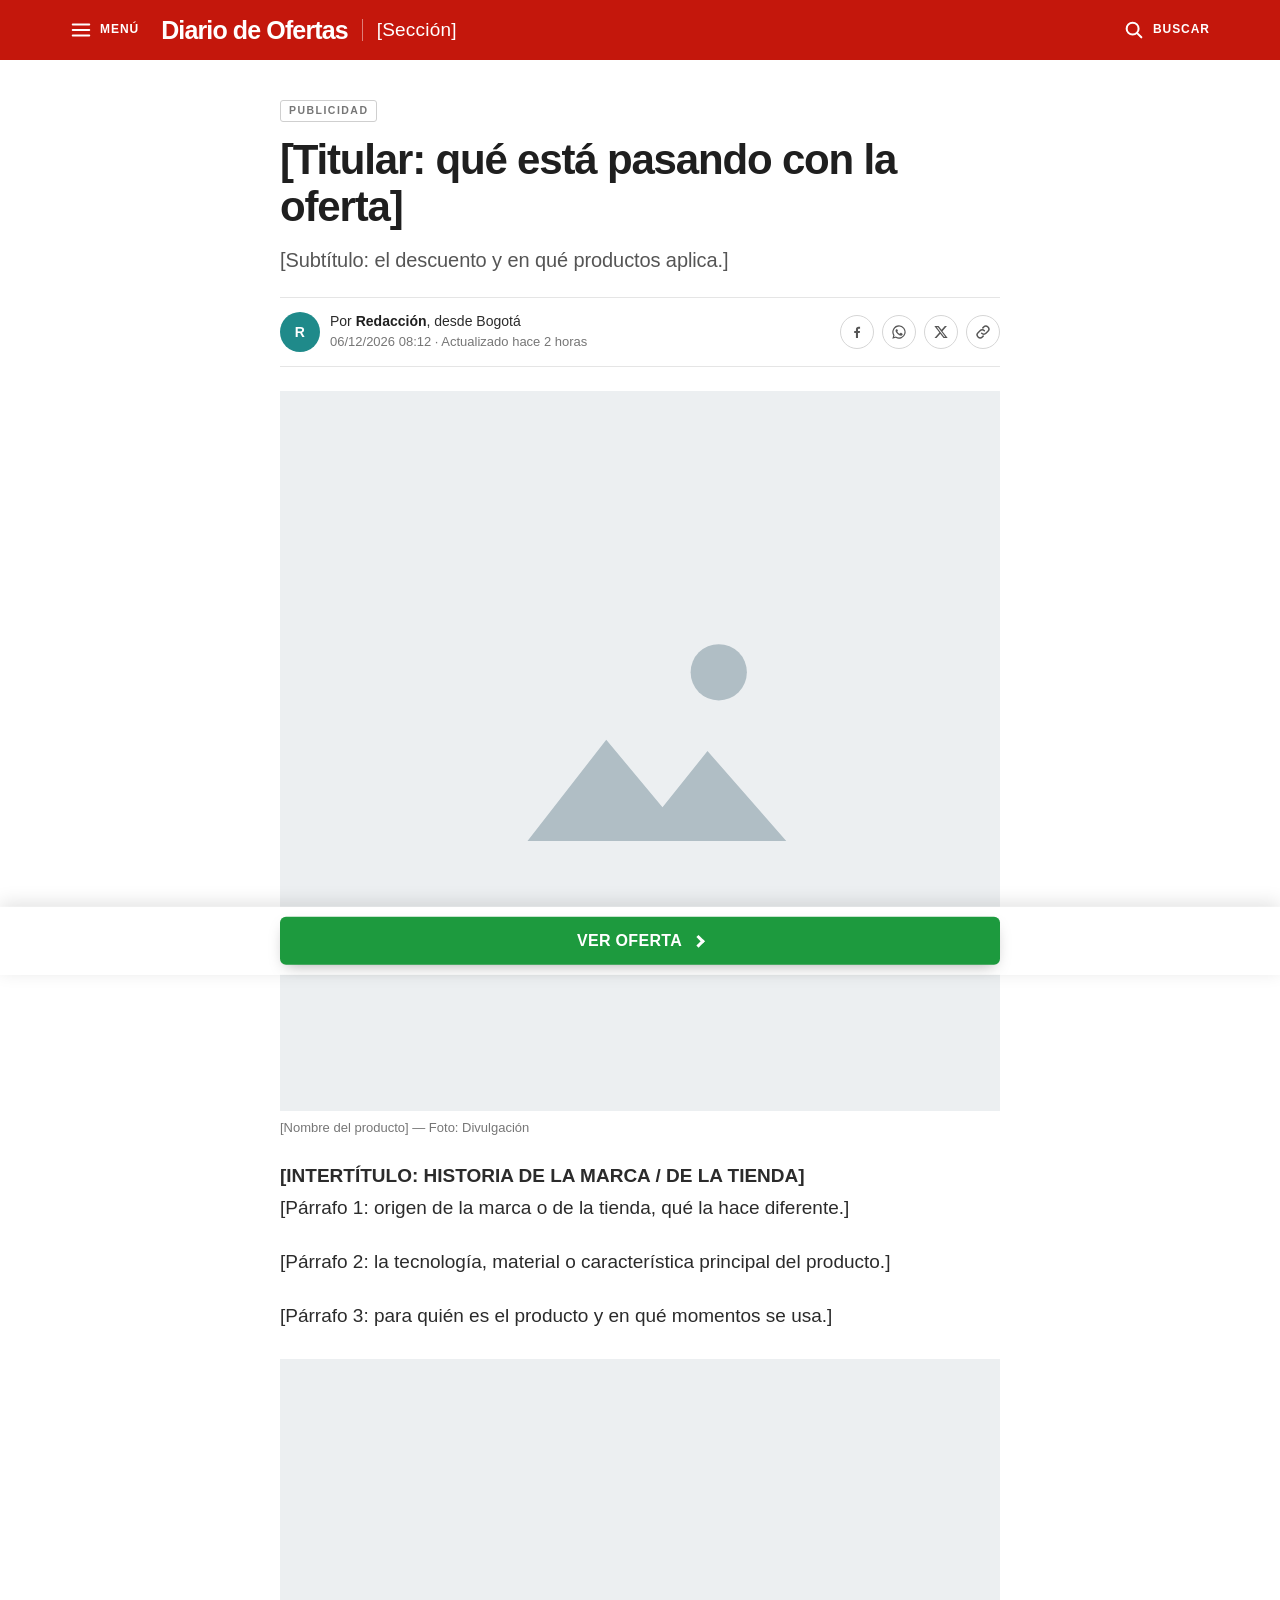
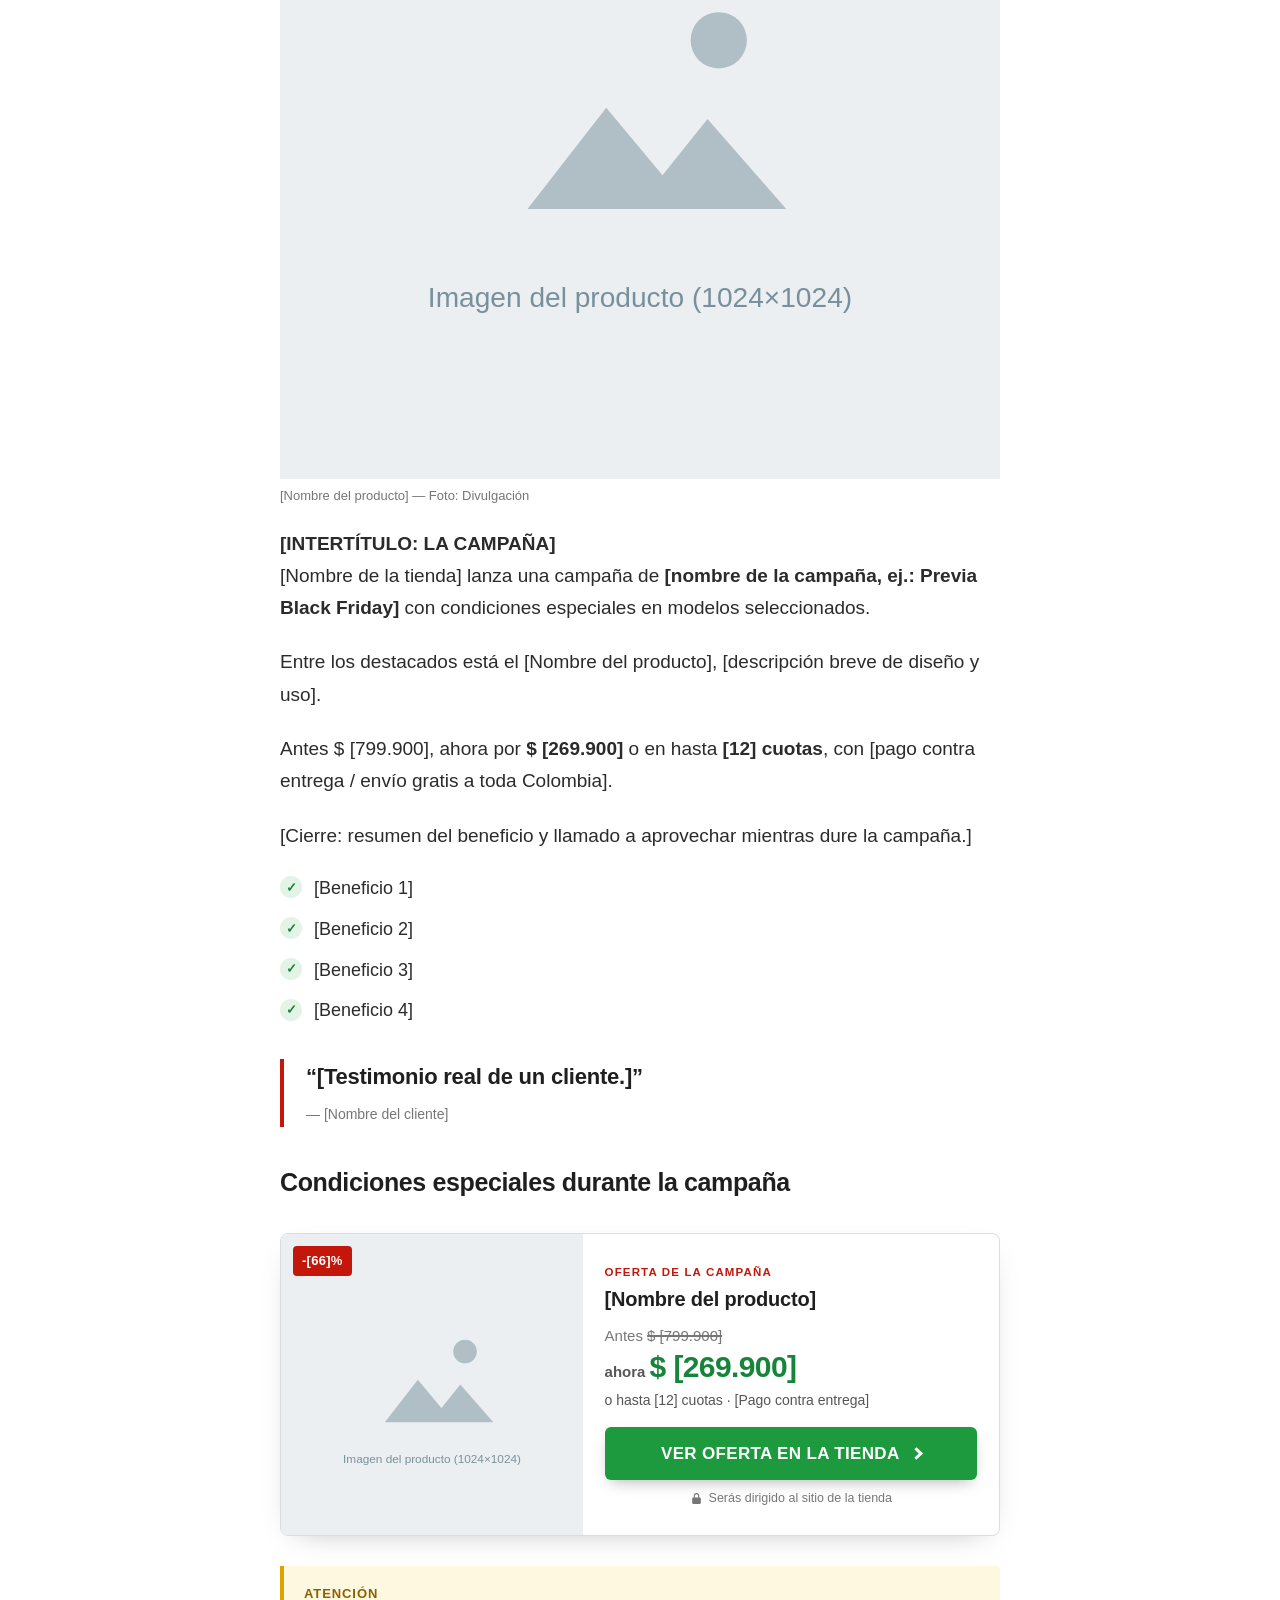
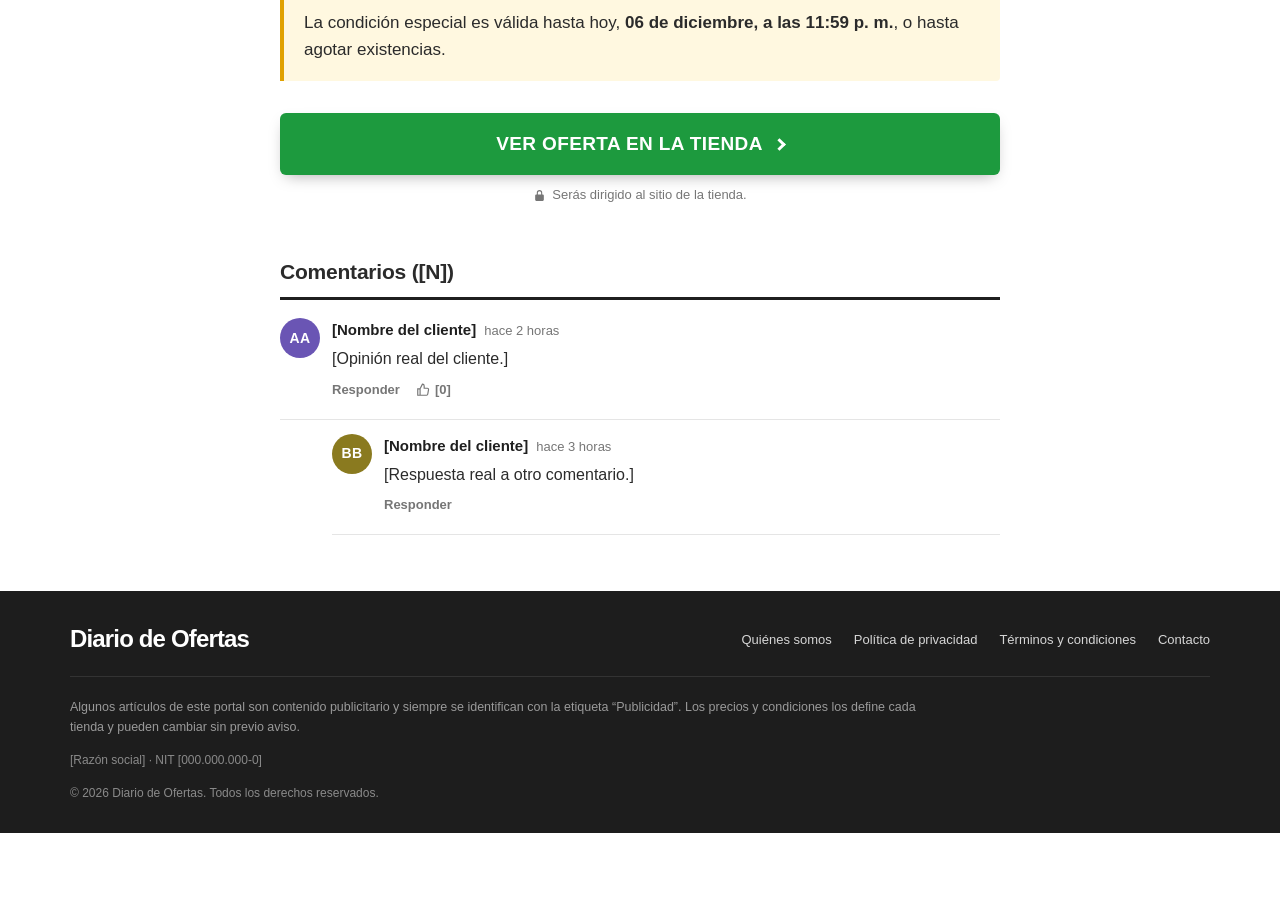
==== index.html @ d600a8d3 "Plantilla de publirreportaje para Colombia Adapta la estructura del advertorial (header, artículo, o" ====
<!DOCTYPE html><html lang="es-CO"><head>
<meta charset="utf-8">
<meta name="viewport" content="width=device-width, initial-scale=1">
<!--
  PLANTILLA DE PUBLIRREPORTAJE — COLOMBIA
  Reemplaza todo lo que esté entre [CORCHETES]. Búsqueda rápida: "[".
  - URL de la tienda: busca "https://TU-TIENDA.com/products/PRODUCTO" y reemplázala en todos los enlaces.
  - Dominio del portal: busca "TU-DOMINIO.co".
  - Imágenes: guarda las tuyas en /images y cambia "images/placeholder.svg".
  - Seguimiento: completa window.ADV_TRACK más abajo (GA4, Google Ads, Taboola).
-->
<title>[Nombre del producto]</title>
<meta name="description" content="[Resumen corto de la oferta en una o dos frases.]">
<meta name="robots" content="noindex, nofollow">
<meta property="og:type" content="article">
<meta property="og:title" content="[Nombre del producto]">
<meta property="og:description" content="[Resumen corto de la oferta en una o dos frases.]">
<meta property="og:image" content="images/placeholder.svg">
<meta property="og:url" content="https://TU-DOMINIO.co/[slug-del-articulo]">
<meta property="og:locale" content="es_CO">
<meta name="twitter:card" content="summary_large_image">
<link rel="stylesheet" href="css/advertorial.css">
<style>:root{--adv-primary:#c4170c;--adv-primary-dark:#9e1209;--adv-cta:#1d9a3e;--adv-cta-text:#ffffff;--adv-bg:#ffffff;--adv-text:#2b2b2b;--adv-muted:#555555;--adv-link:#c4170c;--adv-width:720px;--adv-btn-radius:6px;}</style>

<!-- Seguimiento: deja "" en lo que no uses. "on": "click" | "load" | "none" -->
<script>window.ADV_TRACK={"ga":"","gaEvent":"clic_oferta","ads":"","tb":"","tbEvent":"lead","tbView":true,"on":"click","read":true,"page":"[slug-del-articulo]"};</script>
<!-- Google Analytics 4: descomenta y reemplaza G-XXXXXXXXXX
<script async src="https://www.googletagmanager.com/gtag/js?id=G-XXXXXXXXXX"></script>
<script>window.dataLayer=window.dataLayer||[];function gtag(){dataLayer.push(arguments);}gtag('js',new Date());gtag('config',"G-XXXXXXXXXX");</script>
-->
<!-- Taboola: descomenta y reemplaza 0000000 por el ID de tu cuenta
<script>window._tfa=window._tfa||[];window._tfa.push({notify:'event',name:'page_view',id:0000000});!function(t,f,a,x){if(!document.getElementById(x)){t.async=1;t.src=a;t.id=x;f.parentNode.insertBefore(t,f);}}(document.createElement('script'),document.getElementsByTagName('script')[0],'//cdn.taboola.com/libtrc/unip/0000000/tfa.js','tb_tfa_script');</script>
-->

</head>
<body data-pass-params="1">


<header class="adv-header">
  <div class="adv-header-in">
    <button class="adv-menu-btn" type="button" data-drawer-open="" aria-label="Abrir menú">
      <svg viewBox="0 0 24 24" aria-hidden="true"><path d="M3 6h18M3 12h18M3 18h18"></path></svg><span class="adv-menu-txt">MENÚ</span>
    </button>
    <a class="adv-brand" href="/">Diario de Ofertas</a>
    <span class="adv-editoria">[Sección]</span>
    <span class="adv-header-sp"></span>
    <button class="adv-search-btn" type="button" data-search-open="" aria-label="Buscar">
      <svg viewBox="0 0 24 24" aria-hidden="true"><circle cx="10.5" cy="10.5" r="6.5"></circle><path d="m20 20-4.6-4.6"></path></svg><span class="adv-search-txt">BUSCAR</span>
    </button>
  </div>
  <form class="adv-search" action="/" method="get" role="search" data-search="" hidden="">
    <div class="adv-search-in">
      <input type="search" name="q" placeholder="Buscar en Diario de Ofertas" aria-label="Buscar" autocomplete="off">
      <button type="submit">Buscar</button>
    </div>
  </form>
</header>
<div class="adv-drawer" data-drawer="">
  <div class="adv-drawer-bg" data-drawer-close=""></div>
  <div class="adv-drawer-panel" role="dialog" aria-label="Menú">
    <div class="adv-drawer-head"><a class="adv-brand" href="/">Diario de Ofertas</a><button class="adv-drawer-close" type="button" data-drawer-close="" aria-label="Cerrar menú">×</button></div>
    <nav>
      <a href="/">Inicio</a>
      <a href="/seccion/deporte-y-salud">Deporte y Salud</a>
      <a href="/seccion/hogar-y-cocina">Hogar y Cocina</a>
      <a href="/seccion/tecnologia">Tecnología</a>
      <a href="/seccion/moda-y-belleza">Moda y Belleza</a>
    </nav>
    <nav class="adv-drawer-legal">
      <a href="/quienes-somos">Quiénes somos</a>
      <a href="/politica-de-privacidad">Política de privacidad</a>
      <a href="/terminos-y-condiciones">Términos y condiciones</a>
      <a href="/contacto">Contacto</a>
    </nav>
  </div>
</div>

<main class="adv-main">
  <article class="adv-article" data-article="">
    <p class="adv-adlabel">Publicidad</p>
    <h1 class="adv-headline">[Titular: qué está pasando con la oferta]</h1>
    <p class="adv-sub">[Subtítulo: el descuento y en qué productos aplica.]</p>
    <div class="adv-meta">
      <div class="adv-author">
        <span class="adv-avatar adv-avatar--initial" style="background:#1f8a8a" aria-hidden="true">R</span>
        <div>
          <p class="adv-author-by">Por <strong>Redacción</strong>, desde Bogotá</p>
          <p class="adv-author-date"><span class="adv-date" data-date="data">13/10/2026</span> 08:12 · Actualizado hace 2 horas</p>
        </div>
      </div>
      <div class="adv-share" aria-label="Compartir">
        <a href="https://www.facebook.com/sharer/sharer.php?u=https%3A%2F%2FTU-DOMINIO.co%2F" data-share="facebook" aria-label="Compartir en Facebook" title="Compartir en Facebook" target="_blank" rel="noopener"><svg viewBox="0 0 24 24" aria-hidden="true"><path d="M13.5 21v-7.6h2.6l.4-3h-3V8.5c0-.9.3-1.5 1.5-1.5h1.6V4.3a21 21 0 0 0-2.3-.1c-2.3 0-3.9 1.4-3.9 4V10.4H7.8v3h2.6V21h3.1z"></path></svg></a>
        <a href="https://api.whatsapp.com/send?text=https%3A%2F%2FTU-DOMINIO.co%2F" data-share="whatsapp" aria-label="Compartir en WhatsApp" title="Compartir en WhatsApp" target="_blank" rel="noopener"><svg viewBox="0 0 24 24" aria-hidden="true"><path d="M12 2a10 10 0 0 0-8.6 15.1L2 22l5-1.3A10 10 0 1 0 12 2zm0 18.2a8.2 8.2 0 0 1-4.2-1.2l-.3-.2-3 .8.8-2.9-.2-.3A8.2 8.2 0 1 1 12 20.2zm4.5-6.1c-.2-.1-1.5-.7-1.7-.8-.2-.1-.4-.1-.6.1l-.8 1c-.1.2-.3.2-.5.1a6.7 6.7 0 0 1-3.3-2.9c-.2-.4.2-.4.7-1.3.1-.2 0-.3 0-.4l-.8-1.8c-.2-.5-.4-.4-.6-.4h-.5a1 1 0 0 0-.7.3 3 3 0 0 0-.9 2.2 5.2 5.2 0 0 0 1.1 2.7 11.8 11.8 0 0 0 4.5 4c1.7.7 2.3.8 3.2.6.5-.1 1.5-.6 1.7-1.2.2-.6.2-1.1.2-1.2-.1-.1-.2-.2-.5-.3z"></path></svg></a>
        <a href="https://twitter.com/intent/tweet?url=https%3A%2F%2FTU-DOMINIO.co%2F" data-share="x" aria-label="Compartir en X" title="Compartir en X" target="_blank" rel="noopener"><svg viewBox="0 0 24 24" aria-hidden="true"><path d="M17.8 3h3.1l-6.8 7.7L22 21h-6.2l-4.9-6.4L5.3 21H2.2l7.3-8.3L2 3h6.4l4.4 5.8L17.8 3zm-1.1 16.2h1.7L7.4 4.7H5.6l11.1 14.5z"></path></svg></a>
        <a href="https://TU-DOMINIO.co/" data-share="copy" aria-label="Copiar enlace" title="Copiar enlace" target="_blank" rel="noopener"><svg viewBox="0 0 24 24" aria-hidden="true"><path style="fill:none;stroke:currentColor;stroke-width:2.2;stroke-linecap:round" d="M10 14a4.5 4.5 0 0 0 6.4 0l3-3a4.5 4.5 0 0 0-6.4-6.4l-1.2 1.2M14 10a4.5 4.5 0 0 0-6.4 0l-3 3a4.5 4.5 0 0 0 6.4 6.4l1.2-1.2"></path></svg></a>
      </div>
    </div>
    <figure class="adv-figure adv-hero">
      <a href="https://TU-TIENDA.com/products/PRODUCTO" data-cta=""><img src="images/placeholder.svg" alt="[Nombre del producto]" width="1024" height="1024" fetchpriority="high" decoding="async"></a>
      <figcaption>[Nombre del producto] — Foto: Divulgación</figcaption>
    </figure>

    <div class="adv-body">
      <p class="adv-p"><strong>[INTERTÍTULO: HISTORIA DE LA MARCA / DE LA TIENDA]</strong><br>
[Párrafo 1: origen de la marca o de la tienda, qué la hace diferente.]</p>
      <p class="adv-p">[Párrafo 2: la tecnología, material o característica principal del producto.]</p>
      <p class="adv-p">[Párrafo 3: para quién es el producto y en qué momentos se usa.]</p>
      <figure class="adv-figure"><a href="https://TU-TIENDA.com/products/PRODUCTO" data-cta=""><img src="images/placeholder.svg" alt="[Nombre del producto] — Foto: Divulgación" width="1024" height="1024" loading="lazy" decoding="async"></a><figcaption>[Nombre del producto] — Foto: Divulgación</figcaption></figure>
      <p class="adv-p"><strong>[INTERTÍTULO: LA CAMPAÑA]</strong><br>
[Nombre de la tienda] lanza una campaña de <strong>[nombre de la campaña, ej.: Previa Black Friday]</strong> con condiciones especiales en modelos seleccionados.</p>
      <p class="adv-p">Entre los destacados está el [Nombre del producto], [descripción breve de diseño y uso].</p>
      <p class="adv-p">Antes $ [799.900], ahora por <strong>$ [269.900]</strong> o en hasta <strong>[12] cuotas</strong>, con [pago contra entrega / envío gratis a toda Colombia].</p>
      <p class="adv-p">[Cierre: resumen del beneficio y llamado a aprovechar mientras dure la campaña.]</p>
      <ul class="adv-list adv-list--check"><li>[Beneficio 1]</li><li>[Beneficio 2]</li><li>[Beneficio 3]</li><li>[Beneficio 4]</li></ul>
      <!-- Usa solo testimonios reales de clientes, con su autorización. -->
      <blockquote class="adv-quote"><p class="adv-quote-text">“[Testimonio real de un cliente.]”</p><cite>— [Nombre del cliente]</cite></blockquote>
      <h2 class="adv-h2">Condiciones especiales durante la campaña</h2>
      <div class="adv-offer"><div class="adv-offer-media"><a href="https://TU-TIENDA.com/products/PRODUCTO" data-cta=""><img src="images/placeholder.svg" alt="[Nombre del producto]" loading="lazy" decoding="async"></a><span class="adv-offer-badge">-[66]%</span></div><div class="adv-offer-info"><p class="adv-offer-kicker">Oferta de la campaña</p><p class="adv-offer-name">[Nombre del producto]</p><p class="adv-offer-old">Antes <s>$ [799.900]</s></p><p class="adv-offer-price"><small>ahora </small>$ [269.900]</p><p class="adv-offer-extra">o hasta [12] cuotas · [Pago contra entrega]</p><a class="adv-btn is-pulse" href="https://TU-TIENDA.com/products/PRODUCTO" data-cta="">VER OFERTA EN LA TIENDA</a><p class="adv-cta-note"><svg viewBox="0 0 24 24" aria-hidden="true"><path d="M12 2a5 5 0 0 0-5 5v3H6a2 2 0 0 0-2 2v8a2 2 0 0 0 2 2h12a2 2 0 0 0 2-2v-8a2 2 0 0 0-2-2h-1V7a5 5 0 0 0-5-5zm-3 8V7a3 3 0 1 1 6 0v3H9z"></path></svg><span>Serás dirigido al sitio de la tienda</span></p></div></div>
      <div class="adv-box adv-box--alerta"><p class="adv-box-title">Atención</p><p class="adv-box-text">La condición especial es válida hasta hoy, <strong><span class="adv-date" data-date="hoje">13 de octubre</span>, a las 11:59 p.&nbsp;m.</strong>, o hasta agotar existencias.</p></div>
      <div class="adv-cta"><a class="adv-btn is-pulse" href="https://TU-TIENDA.com/products/PRODUCTO" data-cta="">VER OFERTA EN LA TIENDA</a><p class="adv-cta-note"><svg viewBox="0 0 24 24" aria-hidden="true"><path d="M12 2a5 5 0 0 0-5 5v3H6a2 2 0 0 0-2 2v8a2 2 0 0 0 2 2h12a2 2 0 0 0 2-2v-8a2 2 0 0 0-2-2h-1V7a5 5 0 0 0-5-5zm-3 8V7a3 3 0 1 1 6 0v3H9z"></path></svg><span>Serás dirigido al sitio de la tienda.</span></p></div>
    </div>
  </article>

  <!-- Comentarios: publica solo opiniones reales de clientes. Copia o borra bloques .adv-comment según necesites. -->
  <section class="adv-comments adv-comments--simples" id="comentarios">
    <div class="adv-comments-head">
      <h3 class="adv-comments-title">Comentarios ([N])</h3>
    </div>
    <div class="adv-comment">
      <span class="adv-avatar adv-avatar--initial" style="background:#6a55b4" aria-hidden="true">AA</span>
      <div class="adv-comment-main">
        <p class="adv-comment-top"><span class="adv-comment-name">[Nombre del cliente]</span><span class="adv-comment-time">hace 2 horas</span></p>
        <p class="adv-comment-text">[Opinión real del cliente.]</p>
        <p class="adv-comment-actions"><span>Responder</span><span><svg viewBox="0 0 24 24" aria-hidden="true"><path d="M7 10v11H3V10h4zm0 0 4-8a3 3 0 0 1 3 3v4h5.5a2 2 0 0 1 2 2.3l-1.4 8A2 2 0 0 1 18 21H7"></path></svg>[0]</span></p>
      </div>
    </div>
    <div class="adv-comment is-reply">
      <span class="adv-avatar adv-avatar--initial" style="background:#8a7a1f" aria-hidden="true">BB</span>
      <div class="adv-comment-main">
        <p class="adv-comment-top"><span class="adv-comment-name">[Nombre del cliente]</span><span class="adv-comment-time">hace 3 horas</span></p>
        <p class="adv-comment-text">[Respuesta real a otro comentario.]</p>
        <p class="adv-comment-actions"><span>Responder</span></p>
      </div>
    </div>
  </section>

</main>

<footer class="adv-footer">
  <div class="adv-footer-in">
    <div class="adv-footer-top">
      <a class="adv-footer-home" href="/"><span class="adv-brand">Diario de Ofertas</span></a>
      <nav class="adv-footer-links">
        <a href="/quienes-somos">Quiénes somos</a>
        <a href="/politica-de-privacidad">Política de privacidad</a>
        <a href="/terminos-y-condiciones">Términos y condiciones</a>
        <a href="/contacto">Contacto</a>
      </nav>
    </div>
    <div class="adv-footer-disclaimer">Algunos artículos de este portal son contenido publicitario y siempre se identifican con la etiqueta “Publicidad”. Los precios y condiciones los define cada tienda y pueden cambiar sin previo aviso.</div>
    <div class="adv-footer-company">[Razón social] · NIT [000.000.000-0]</div>
    <p class="adv-footer-copy">© <span class="adv-date" data-date="ano">2026</span> Diario de Ofertas. Todos los derechos reservados.</p>
  </div>
</footer>

<div class="adv-sticky" data-sticky="">
  <a class="adv-btn is-pulse" href="https://TU-TIENDA.com/products/PRODUCTO" data-cta="">VER OFERTA</a></div>

<script src="js/advertorial.js" defer=""></script>

</body></html>
---- css/advertorial.css ----
/* Portal de notícias + advertoriais. Cores: aba Aparência (matéria) e Configurações → Portal (página inicial). */
:root {
  --adv-primary: #c4170c;
  --adv-primary-dark: #9e1209;
  --adv-cta: #1d9a3e;
  --adv-cta-text: #ffffff;
  --adv-bg: #ffffff;
  --adv-text: #2b2b2b;
  --adv-muted: #555555;
  --adv-faint: #767676;
  --adv-link: #c4170c;
  --adv-width: 720px;
  --adv-btn-radius: 6px;
  --adv-font: -apple-system, BlinkMacSystemFont, "Segoe UI", Roboto, "Helvetica Neue", "Noto Sans", Arial, sans-serif, "Apple Color Emoji", "Segoe UI Emoji";
  --adv-title-font: var(--adv-font);
  --adv-line: #e5e5e5;
  --adv-soft: #f5f5f5;
  --adv-site: 1180px;
}

*, *::before, *::after { box-sizing: border-box; }
html { -webkit-text-size-adjust: 100%; text-size-adjust: 100%; }
body {
  margin: 0;
  background: var(--adv-bg);
  color: var(--adv-text);
  font-family: var(--adv-font);
  line-height: 1.6;
  -webkit-font-smoothing: antialiased;
  overflow-wrap: break-word;
}
img, video, iframe { max-width: 100%; }
img, video { display: block; height: auto; }
a { color: var(--adv-link); }
strong, b { font-weight: 700; }
mark { background: #fff1a8; color: inherit; padding: 0 .12em; }
button { font: inherit; }
.adv-sr { position: absolute; width: 1px; height: 1px; overflow: hidden; clip: rect(0 0 0 0); white-space: nowrap; }

/* Topo ----------------------------------------------------------------- */
.adv-draft-bar { background: #1f2937; color: #fff; text-align: center; font-size: 13px; padding: 8px 16px; }
.adv-header { background: var(--adv-primary); color: #fff; position: relative; z-index: 30; }
.adv-header-in {
  max-width: var(--adv-site); margin: 0 auto; height: 60px; padding: 0 12px;
  display: flex; align-items: center; gap: 14px;
}
.adv-menu-btn, .adv-search-btn {
  flex: 0 0 auto; display: inline-flex; align-items: center; gap: 8px;
  height: 40px; padding: 0 8px; border: 0; border-radius: 4px; background: none; color: #fff; cursor: pointer;
  font-size: 12px; font-weight: 700; letter-spacing: .08em; text-decoration: none;
}
.adv-menu-btn:hover, .adv-search-btn:hover { background: rgba(255, 255, 255, .12); }
.adv-menu-btn svg, .adv-search-btn svg { width: 22px; height: 22px; fill: none; stroke: currentColor; stroke-width: 2.2; stroke-linecap: round; }
.adv-brand {
  display: inline-flex; align-items: center; min-width: 0;
  color: #fff; text-decoration: none; font-weight: 800; font-size: 25px; line-height: 1; letter-spacing: -.035em; white-space: nowrap;
}
.adv-brand img { height: 32px; width: auto; }
.adv-editoria {
  min-width: 0; padding-left: 14px; border-left: 1px solid rgba(255, 255, 255, .45);
  font-size: 19px; line-height: 1.2; font-weight: 400; letter-spacing: .01em; white-space: nowrap; overflow: hidden; text-overflow: ellipsis;
}
.adv-header-sp { flex: 1; }

.adv-nav { background: #fff; border-bottom: 1px solid var(--adv-line); }
.adv-nav-in {
  max-width: var(--adv-site); margin: 0 auto; padding: 0 12px;
  display: flex; gap: 4px; overflow-x: auto; scrollbar-width: none;
}
.adv-nav-in::-webkit-scrollbar { display: none; }
.adv-nav a {
  flex: 0 0 auto; padding: 12px 10px 10px; border-bottom: 3px solid transparent;
  color: #444; text-decoration: none; font-size: 13.5px; font-weight: 600; white-space: nowrap;
}
.adv-nav a:hover { color: var(--adv-primary); }
.adv-nav a.is-active { color: var(--adv-primary); border-bottom-color: var(--adv-primary); }

/* Menu lateral */
.adv-drawer { position: fixed; inset: 0; z-index: 60; visibility: hidden; }
.adv-drawer.is-open { visibility: visible; }
.adv-drawer-bg { position: absolute; inset: 0; background: rgba(0, 0, 0, .45); opacity: 0; transition: opacity .2s; }
.adv-drawer.is-open .adv-drawer-bg { opacity: 1; }
.adv-drawer-panel {
  position: absolute; top: 0; bottom: 0; left: 0; width: min(320px, 86vw); background: #fff;
  transform: translateX(-100%); transition: transform .22s ease; overflow-y: auto; display: flex; flex-direction: column;
}
.adv-drawer.is-open .adv-drawer-panel { transform: none; }
.adv-drawer-head { display: flex; align-items: center; justify-content: space-between; height: 60px; padding: 0 8px 0 18px; background: var(--adv-primary); color: #fff; }
.adv-drawer-head .adv-brand { font-size: 22px; }
.adv-drawer-close { width: 40px; height: 40px; border: 0; background: none; color: #fff; font-size: 26px; cursor: pointer; }
.adv-drawer nav { padding: 8px 0; }
.adv-drawer nav a { display: block; padding: 13px 20px; color: var(--adv-text); text-decoration: none; font-weight: 600; font-size: 15px; border-bottom: 1px solid var(--adv-soft); }
.adv-drawer nav a:hover { color: var(--adv-primary); background: #fafafa; }

/* Matéria -------------------------------------------------------------- */
.adv-main { max-width: calc(var(--adv-width) + 40px); margin: 0 auto; padding: 36px 20px 56px; }
.adv-adlabel {
  display: inline-block; margin: 0 0 14px; padding: 3px 8px;
  border: 1px solid #cfcfcf; border-radius: 3px;
  font-size: 10.5px; line-height: 1.3; font-weight: 700; letter-spacing: .14em; text-transform: uppercase; color: var(--adv-faint);
}
.adv-headline {
  margin: 0; font-family: var(--adv-title-font);
  font-size: 42px; line-height: 1.12; font-weight: 800; letter-spacing: -.028em; color: #1f1f1f;
}
.adv-sub { margin: 16px 0 0; font-size: 20px; line-height: 1.45; color: var(--adv-muted); letter-spacing: -.005em; }

.adv-meta {
  display: flex; align-items: center; justify-content: space-between; gap: 14px; flex-wrap: wrap;
  margin: 22px 0 0; padding: 14px 0; border-top: 1px solid var(--adv-line); border-bottom: 1px solid var(--adv-line);
}
.adv-author { display: flex; align-items: center; gap: 10px; min-width: 0; }
.adv-author-pic { width: 40px; height: 40px; border-radius: 50%; object-fit: cover; flex: 0 0 auto; }
.adv-author-by { margin: 0; font-size: 14px; line-height: 1.35; color: var(--adv-text); }
.adv-author-by strong { color: #1f1f1f; }
.adv-author-date { margin: 2px 0 0; font-size: 13px; line-height: 1.35; color: var(--adv-faint); }
.adv-share { display: flex; gap: 8px; }
.adv-share a {
  display: inline-grid; place-items: center; width: 34px; height: 34px; border-radius: 50%;
  border: 1px solid #d6d6d6; color: #555; transition: background .15s, color .15s, border-color .15s;
}
.adv-share a:hover { background: var(--adv-primary); border-color: var(--adv-primary); color: #fff; }
.adv-share svg { width: 16px; height: 16px; fill: currentColor; }

.adv-figure { margin: 26px 0 0; }
.adv-hero { margin-top: 24px; }
.adv-figure img, .adv-figure video { width: 100%; }
.adv-figure a { display: block; }
.adv-figure figcaption { margin-top: 8px; font-size: 13px; line-height: 1.45; color: var(--adv-faint); }
.adv-embed { position: relative; aspect-ratio: 16 / 9; background: #000; }
.adv-embed iframe { position: absolute; inset: 0; width: 100%; height: 100%; border: 0; }

.adv-body { margin-top: 6px; }
.adv-p { margin: 22px 0 0; font-size: 19px; line-height: 1.7; }
.adv-p a, .adv-list a, .adv-box a { font-weight: 600; text-underline-offset: 3px; }
.adv-h2 {
  margin: 40px 0 0; font-family: var(--adv-title-font);
  font-size: 25px; line-height: 1.25; font-weight: 800; letter-spacing: -.015em; color: #1f1f1f;
}

.adv-list { margin: 22px 0 0; padding: 0; list-style: none; font-size: 18px; line-height: 1.6; }
.adv-list li { position: relative; padding-left: 34px; margin-top: 12px; }
.adv-list li::before { position: absolute; left: 0; top: .18em; display: grid; place-items: center; width: 22px; height: 22px; border-radius: 50%; font-size: 13px; font-weight: 800; line-height: 1; }
.adv-list--check li::before { content: "✓"; background: #e3f4e7; color: #16843a; }
.adv-list--x li::before { content: "✕"; background: #fde8e7; color: #c62828; font-size: 11px; }
.adv-list--bullet li { padding-left: 22px; }
.adv-list--bullet li::before { content: ""; top: .62em; left: 4px; width: 8px; height: 8px; background: var(--adv-primary); }
.adv-list--number { counter-reset: adv; }
.adv-list--number li { counter-increment: adv; }
.adv-list--number li::before { content: counter(adv); background: var(--adv-primary); color: #fff; font-size: 12px; }

.adv-box { margin: 30px 0 0; padding: 18px 20px; border-left: 4px solid; border-radius: 0 4px 4px 0; font-size: 17px; line-height: 1.6; }
.adv-box-title { margin: 0 0 4px; font-weight: 800; text-transform: uppercase; font-size: 13px; letter-spacing: .07em; }
.adv-box-text { margin: 0; }
.adv-box-text + .adv-box-text { margin-top: 10px; }
.adv-box--alerta { background: #fff8e0; border-color: #e0a100; }
.adv-box--alerta .adv-box-title { color: #8a6100; }
.adv-box--urgente { background: #fdeeed; border-color: #c62828; }
.adv-box--urgente .adv-box-title { color: #b71c1c; }
.adv-box--info { background: var(--adv-soft); border-color: #8d8d8d; }
.adv-box--sucesso { background: #e9f6ec; border-color: #16843a; }
.adv-box--sucesso .adv-box-title { color: #12682e; }

.adv-quote { margin: 34px 0 0; padding: 2px 0 2px 22px; border-left: 4px solid var(--adv-primary); }
.adv-quote-text { margin: 0; font-family: var(--adv-title-font); font-size: 22px; line-height: 1.45; font-weight: 700; letter-spacing: -.01em; color: #1f1f1f; }
.adv-quote-text + .adv-quote-text { margin-top: 10px; }
.adv-quote cite { display: block; margin-top: 10px; font-style: normal; font-size: 14px; color: var(--adv-faint); }

/* Leia também */
.adv-related { margin: 32px 0 0; padding: 14px 0 4px; border-top: 3px solid var(--adv-primary); }
.adv-related-title { margin: 0 0 4px; font-size: 13px; font-weight: 800; letter-spacing: .07em; text-transform: uppercase; color: var(--adv-primary); }
.adv-related ul { margin: 0; padding: 0; list-style: none; }
.adv-related li { position: relative; padding: 10px 0 10px 18px; border-bottom: 1px solid var(--adv-line); }
.adv-related li:last-child { border-bottom: 0; }
.adv-related li::before { content: ""; position: absolute; left: 0; top: 1.05em; border: 5px solid transparent; border-left: 7px solid var(--adv-primary); }
.adv-related a { color: #1f1f1f; text-decoration: none; font-size: 17px; line-height: 1.4; font-weight: 700; }
.adv-related a:hover { color: var(--adv-primary); text-decoration: underline; }

.adv-html { margin-top: 22px; }

/* Botão de compra ------------------------------------------------------ */
.adv-cta { margin-top: 32px; text-align: center; }
.adv-cta-lead { margin: 0 0 4px; font-size: 18px; line-height: 1.55; font-weight: 600; text-align: left; }
.adv-btn {
  display: flex; align-items: center; justify-content: center; gap: 10px;
  width: 100%; margin-top: 16px; padding: 19px 18px;
  border-radius: var(--adv-btn-radius); background: var(--adv-cta); color: var(--adv-cta-text);
  text-align: center; text-decoration: none; text-transform: uppercase;
  font-size: 19px; line-height: 1.25; font-weight: 800; letter-spacing: .02em;
  box-shadow: 0 6px 16px -6px rgba(0, 0, 0, .35);
  transition: filter .15s, transform .15s;
}
.adv-btn::after { content: ""; flex: 0 0 auto; width: 9px; height: 9px; border-top: 3px solid currentColor; border-right: 3px solid currentColor; transform: rotate(45deg); margin-left: 2px; }
.adv-btn:hover { filter: brightness(1.06); }
.adv-btn:active { transform: scale(.99); }
.adv-btn.is-pulse { animation: advPulse 2s ease-out infinite; }
@keyframes advPulse {
  0% { box-shadow: 0 0 0 0 rgba(29, 154, 62, .5); box-shadow: 0 0 0 0 color-mix(in srgb, var(--adv-cta) 50%, transparent); }
  70% { box-shadow: 0 0 0 14px rgba(29, 154, 62, 0); box-shadow: 0 0 0 14px color-mix(in srgb, var(--adv-cta) 0%, transparent); }
  100% { box-shadow: 0 0 0 0 rgba(29, 154, 62, 0); }
}
@media (prefers-reduced-motion: reduce) { .adv-btn.is-pulse { animation: none; } }
.adv-cta-note { display: flex; align-items: center; justify-content: center; gap: 6px; margin: 10px 0 0; font-size: 13px; color: var(--adv-faint); }
.adv-cta-note svg { width: 13px; height: 13px; fill: currentColor; flex: 0 0 auto; }

/* Cartão de oferta */
.adv-offer {
  position: relative; display: grid; grid-template-columns: 42% 1fr; gap: 0;
  margin: 34px 0 0; border: 1px solid #dcdcdc; border-radius: 8px; overflow: hidden; background: #fff;
  box-shadow: 0 10px 30px -18px rgba(0, 0, 0, .35);
}
.adv-offer-media { position: relative; background: var(--adv-soft); }
.adv-offer-media img { width: 100%; height: 100%; object-fit: cover; }
.adv-offer-badge {
  position: absolute; top: 12px; left: 12px; padding: 5px 9px; border-radius: 4px;
  background: var(--adv-primary); color: #fff; font-size: 13px; font-weight: 800; letter-spacing: .02em;
}
.adv-offer-info { padding: 22px 22px 20px; display: flex; flex-direction: column; justify-content: center; }
.adv-offer-kicker { margin: 0; font-size: 11.5px; font-weight: 800; letter-spacing: .1em; text-transform: uppercase; color: var(--adv-primary); }
.adv-offer-name { margin: 6px 0 0; font-size: 20px; line-height: 1.25; font-weight: 800; letter-spacing: -.01em; color: #1f1f1f; }
.adv-offer-old { margin: 12px 0 0; font-size: 15px; color: var(--adv-faint); }
.adv-offer-old s { text-decoration-thickness: 1.5px; }
.adv-offer-price { margin: 2px 0 0; font-size: 30px; line-height: 1.15; font-weight: 800; letter-spacing: -.02em; color: #16843a; }
.adv-offer-price small { font-size: 15px; font-weight: 600; color: var(--adv-muted); letter-spacing: 0; }
.adv-offer-extra { margin: 4px 0 0; font-size: 14px; color: var(--adv-muted); }
.adv-offer .adv-btn { margin-top: 16px; padding: 16px 14px; font-size: 17px; }
.adv-offer .adv-cta-note { margin-top: 8px; font-size: 12.5px; }

/* Comentários ---------------------------------------------------------- */
.adv-comments { margin-top: 52px; }
.adv-comments-head { display: flex; align-items: baseline; justify-content: space-between; gap: 12px; padding-bottom: 12px; border-bottom: 3px solid #1f1f1f; }
.adv-comments-title { margin: 0; font-size: 21px; line-height: 1.3; font-weight: 800; letter-spacing: -.01em; }
.adv-comments-sort { font-size: 13px; color: var(--adv-faint); white-space: nowrap; }
.adv-comment { display: flex; gap: 12px; padding: 18px 0; border-bottom: 1px solid var(--adv-line); }
.adv-comment.is-reply { margin-left: 52px; padding-top: 14px; }
.adv-comment-main { flex: 1; min-width: 0; }
.adv-comment-top { margin: 0; display: flex; flex-wrap: wrap; align-items: baseline; gap: 2px 8px; }
.adv-comment-name { font-size: 15px; font-weight: 700; color: #1f1f1f; }
.adv-comment-time { font-size: 13px; color: var(--adv-faint); }
.adv-comment-text { margin: 4px 0 0; font-size: 16px; line-height: 1.6; }
.adv-comment-actions { display: flex; gap: 16px; margin: 8px 0 0; font-size: 13px; font-weight: 600; color: var(--adv-faint); }
.adv-comment-actions span { display: inline-flex; align-items: center; gap: 5px; }
.adv-comment-actions svg { width: 14px; height: 14px; fill: none; stroke: currentColor; stroke-width: 2; }
.adv-avatar { flex: 0 0 auto; width: 40px; height: 40px; border-radius: 50%; object-fit: cover; }
.adv-avatar--initial { display: inline-grid; place-items: center; color: #fff; font-weight: 700; font-size: 14px; letter-spacing: .02em; }
.adv-comments-more { display: block; width: 100%; margin-top: 18px; padding: 12px; border: 1px solid #cfcfcf; border-radius: 4px; background: #fff; color: #333; font-weight: 700; font-size: 14px; cursor: pointer; }

/* Comentários estilo Facebook */
.adv-comments--facebook .adv-comment { border-bottom: 0; padding: 8px 0; }
.adv-comments--facebook .adv-comment-bubble { display: inline-block; max-width: 100%; background: #f0f2f5; border-radius: 18px; padding: 8px 14px; }
.adv-comments--facebook .adv-comment-text { margin-top: 1px; font-size: 15px; line-height: 1.45; color: #050505; }
.adv-comments--facebook .adv-comment-actions { margin: 4px 0 0 14px; font-size: 12px; color: #65676b; }

/* Veja também (outras matérias) ---------------------------------------- */
.adv-more { margin-top: 52px; }
.adv-sec-title { margin: 0 0 16px; padding-bottom: 10px; border-bottom: 3px solid var(--adv-primary); font-size: 19px; font-weight: 800; letter-spacing: -.01em; color: #1f1f1f; }
.adv-more-grid { display: grid; grid-template-columns: repeat(3, minmax(0, 1fr)); gap: 20px; }

/* Cartões de notícia (portal e "veja também") -------------------------- */
.adv-card { display: block; color: inherit; text-decoration: none; }
.adv-card-img { position: relative; aspect-ratio: 16 / 10; overflow: hidden; background: var(--adv-soft); }
.adv-card-img img { width: 100%; height: 100%; object-fit: cover; transition: transform .35s ease; }
.adv-card:hover .adv-card-img img { transform: scale(1.03); }
.adv-kicker { display: block; margin: 10px 0 0; font-size: 11.5px; font-weight: 800; letter-spacing: .08em; text-transform: uppercase; color: var(--adv-primary); }
.adv-kicker .adv-tag-ad { color: var(--adv-faint); font-weight: 700; }
.adv-card-title { margin: 4px 0 0; font-size: 17px; line-height: 1.3; font-weight: 800; letter-spacing: -.012em; color: #1f1f1f; }
.adv-card:hover .adv-card-title { color: var(--adv-primary); }
.adv-card-sum { margin: 6px 0 0; font-size: 14.5px; line-height: 1.5; color: var(--adv-muted); }
.adv-card-meta { margin: 8px 0 0; font-size: 12.5px; color: var(--adv-faint); }

/* Página inicial (portal) ----------------------------------------------- */
.pt-main { max-width: var(--adv-site); margin: 0 auto; padding: 28px 20px 56px; }
.pt-top { display: grid; grid-template-columns: minmax(0, 1.65fr) minmax(0, 1fr); gap: 28px; }
.pt-lead .adv-card-img { aspect-ratio: 16 / 9; }
.pt-lead .adv-card-title { font-size: 34px; line-height: 1.12; letter-spacing: -.028em; margin-top: 6px; }
.pt-lead .adv-card-sum { font-size: 17px; }
.pt-top-side { display: grid; gap: 22px; align-content: start; }
.pt-top-side .adv-card-title { font-size: 19px; }
.pt-cols { display: grid; grid-template-columns: minmax(0, 1fr) 320px; gap: 40px; margin-top: 44px; }
.pt-feed .adv-card { display: grid; grid-template-columns: minmax(0, 1fr) 240px; gap: 22px; padding: 22px 0; border-bottom: 1px solid var(--adv-line); }
.pt-feed .adv-card:first-of-type { padding-top: 4px; }
.pt-feed .adv-card-text { order: -1; }
.pt-feed .adv-kicker { margin-top: 0; }
.pt-feed .adv-card-title { font-size: 22px; line-height: 1.22; }
.pt-side { align-self: start; position: sticky; top: 16px; }
.pt-rank { margin: 0; padding: 0; list-style: none; counter-reset: rank; }
.pt-rank li { counter-increment: rank; display: grid; grid-template-columns: 40px 1fr; gap: 6px; padding: 14px 0; border-bottom: 1px solid var(--adv-line); }
.pt-rank li::before { content: counter(rank); font-size: 34px; line-height: 1; font-weight: 800; color: var(--adv-primary); letter-spacing: -.04em; }
.pt-rank a { color: #1f1f1f; text-decoration: none; font-size: 15.5px; line-height: 1.35; font-weight: 700; }
.pt-rank a:hover { color: var(--adv-primary); }
.pt-load { display: block; margin: 26px auto 0; padding: 12px 28px; border: 1px solid var(--adv-primary); border-radius: 4px; background: #fff; color: var(--adv-primary); font-weight: 800; font-size: 13px; letter-spacing: .06em; text-transform: uppercase; cursor: pointer; }

/* Páginas institucionais */
.adv-inst .adv-headline { font-size: 34px; }
.adv-inst .adv-p { font-size: 17px; }

/* Rodapé ---------------------------------------------------------------- */
.adv-footer { background: #1d1d1d; color: #a9a9a9; font-size: 13px; line-height: 1.6; }
.adv-footer-in { max-width: var(--adv-site); margin: 0 auto; padding: 36px 20px 30px; }
.adv-footer-top { display: flex; align-items: center; justify-content: space-between; gap: 18px 28px; flex-wrap: wrap; padding-bottom: 22px; border-bottom: 1px solid #333; }
.adv-footer .adv-brand { font-size: 24px; }
.adv-footer-logo { height: 32px; width: auto; }
.adv-footer-links { display: flex; flex-wrap: wrap; gap: 8px 22px; }
.adv-footer a { color: #d6d6d6; text-decoration: none; }
.adv-footer a:hover { color: #fff; text-decoration: underline; }
.adv-footer-disclaimer { margin: 20px 0 0; font-size: 12.5px; color: #9a9a9a; max-width: 860px; }
.adv-footer-company { margin: 14px 0 0; font-size: 12px; color: #8a8a8a; }
.adv-footer-copy { margin: 14px 0 0; font-size: 12px; color: #8a8a8a; }

/* Botão fixo no rodapé da tela ----------------------------------------- */
.adv-sticky {
  position: fixed; left: 0; right: 0; bottom: 0; z-index: 50;
  padding: 10px 12px calc(10px + env(safe-area-inset-bottom));
  background: rgba(255, 255, 255, .97); box-shadow: 0 -4px 18px rgba(0, 0, 0, .12);
  transform: translateY(110%); transition: transform .25s ease;
}
.adv-sticky.is-visible { transform: none; }
.adv-sticky .adv-btn { max-width: var(--adv-width); margin: 0 auto; padding: 14px; font-size: 16px; }

/* Faixa secundária e busca ---------------------------------------------- */
.adv-topbar { background: var(--adv-primary-dark); color: #fff; text-align: center; padding: 9px 16px; font-size: 14.5px; font-weight: 600; line-height: 1.35; }
.adv-topbar a { color: inherit; }
.adv-search { background: var(--adv-primary-dark); }
.adv-search-in { max-width: var(--adv-site); margin: 0 auto; padding: 10px 12px; display: flex; gap: 8px; }
.adv-search input { flex: 1; min-width: 0; height: 42px; padding: 0 14px; border: 0; border-radius: 4px; font: inherit; font-size: 16px; color: #222; }
.adv-search button { height: 42px; padding: 0 18px; border: 0; border-radius: 4px; background: #fff; color: var(--adv-primary); font-weight: 800; font-size: 13px; letter-spacing: .06em; text-transform: uppercase; cursor: pointer; }
.adv-drawer-legal { margin-top: auto; border-top: 1px solid var(--adv-line); }
.adv-drawer .adv-drawer-legal a { font-size: 13px; font-weight: 500; color: var(--adv-faint); padding: 10px 20px; border: 0; }
.adv-drawer-head .adv-brand img { max-height: 30px; width: auto; }
.adv-offer--noimg { grid-template-columns: minmax(0, 1fr); }
.adv-offer-media a { display: block; height: 100%; }
.adv-footer-home { text-decoration: none !important; }
.adv-footer-company a { color: #bdbdbd; }
.pt-title { margin: 0 0 22px; padding-bottom: 12px; border-bottom: 3px solid var(--adv-primary); font-size: 30px; line-height: 1.15; font-weight: 800; letter-spacing: -.02em; color: #1f1f1f; }
.pt-empty { padding: 60px 16px; text-align: center; color: var(--adv-muted); }
.pt-empty p { margin: 4px 0; }
.pt-top--solo, .pt-cols--solo { grid-template-columns: minmax(0, 1fr); max-width: 860px; }
a.pt-load { display: table; text-decoration: none; }

/* Tablet ------------------------------------------------------------------ */
@media (max-width: 980px) {
  .pt-top, .pt-cols { grid-template-columns: minmax(0, 1fr); }
  .pt-top-side { grid-template-columns: 1fr 1fr; }
  .pt-side { position: static; }
}

/* Celular ----------------------------------------------------------------- */
@media (max-width: 640px) {
  .adv-header-in { height: 54px; padding: 0 6px; gap: 6px; }
  .adv-menu-txt, .adv-search-txt { display: none; }
  .adv-brand { font-size: 22px; }
  .adv-editoria { display: none; }
  .adv-nav-in { padding: 0 6px; }
  .adv-nav a { padding: 11px 9px 9px; font-size: 13px; }
  .adv-main { padding: 22px 16px 44px; }
  .adv-headline { font-size: 29px; line-height: 1.14; letter-spacing: -.024em; }
  .adv-sub { font-size: 17.5px; line-height: 1.45; margin-top: 12px; }
  .adv-meta { margin-top: 18px; padding: 12px 0; }
  .adv-share a { width: 32px; height: 32px; }
  .adv-figure { margin-left: -16px; margin-right: -16px; }
  .adv-figure figcaption { padding: 0 16px; }
  .adv-p { font-size: 18px; line-height: 1.66; margin-top: 20px; }
  .adv-list { font-size: 17px; }
  .adv-h2 { font-size: 22px; margin-top: 34px; }
  .adv-quote-text { font-size: 19px; }
  .adv-related a { font-size: 16px; }
  .adv-btn { font-size: 17px; padding: 18px 12px; }
  .adv-offer { grid-template-columns: minmax(0, 1fr); }
  .adv-offer-media img { aspect-ratio: 4 / 3; height: auto; }
  .adv-offer-info { padding: 18px 16px; }
  .adv-offer-price { font-size: 27px; }
  .adv-comment.is-reply { margin-left: 28px; }
  .adv-more-grid { grid-template-columns: minmax(0, 1fr); gap: 0; }
  .adv-more .adv-card { display: grid; grid-template-columns: 112px minmax(0, 1fr); gap: 14px; padding: 14px 0; border-bottom: 1px solid var(--adv-line); }
  .adv-more .adv-card-img { aspect-ratio: 1; }
  .adv-more .adv-kicker { margin-top: 0; }
  .adv-more .adv-card-title { font-size: 15.5px; }
  .pt-main { padding: 18px 16px 44px; }
  .pt-title { font-size: 24px; margin-bottom: 8px; }
  .adv-topbar { font-size: 13.5px; }
  .pt-lead .adv-card-img { margin: 0 -16px; }
  .pt-lead .adv-card-title { font-size: 26px; }
  .pt-lead .adv-card-sum { font-size: 16px; }
  .pt-top { gap: 8px; }
  .pt-top-side { grid-template-columns: minmax(0, 1fr); gap: 0; }
  .pt-top-side .adv-card, .pt-feed .adv-card { display: grid; grid-template-columns: minmax(0, 1fr) 112px; gap: 14px; padding: 16px 0; border-bottom: 1px solid var(--adv-line); }
  .pt-top-side .adv-card-img, .pt-feed .adv-card-img { aspect-ratio: 1; }
  .pt-top-side .adv-card-text { order: -1; }
  .pt-top-side .adv-kicker, .pt-feed .adv-kicker { margin-top: 0; }
  .pt-top-side .adv-card-title, .pt-feed .adv-card-title { font-size: 16.5px; }
  .pt-top-side .adv-card-sum, .pt-feed .adv-card-sum { display: none; }
  .pt-cols { margin-top: 28px; gap: 32px; }
  .pt-feed .adv-card:first-of-type { padding-top: 16px; }
  .adv-footer-in { padding: 28px 16px 26px; }
  .adv-footer-top { flex-direction: column; align-items: flex-start; }
}
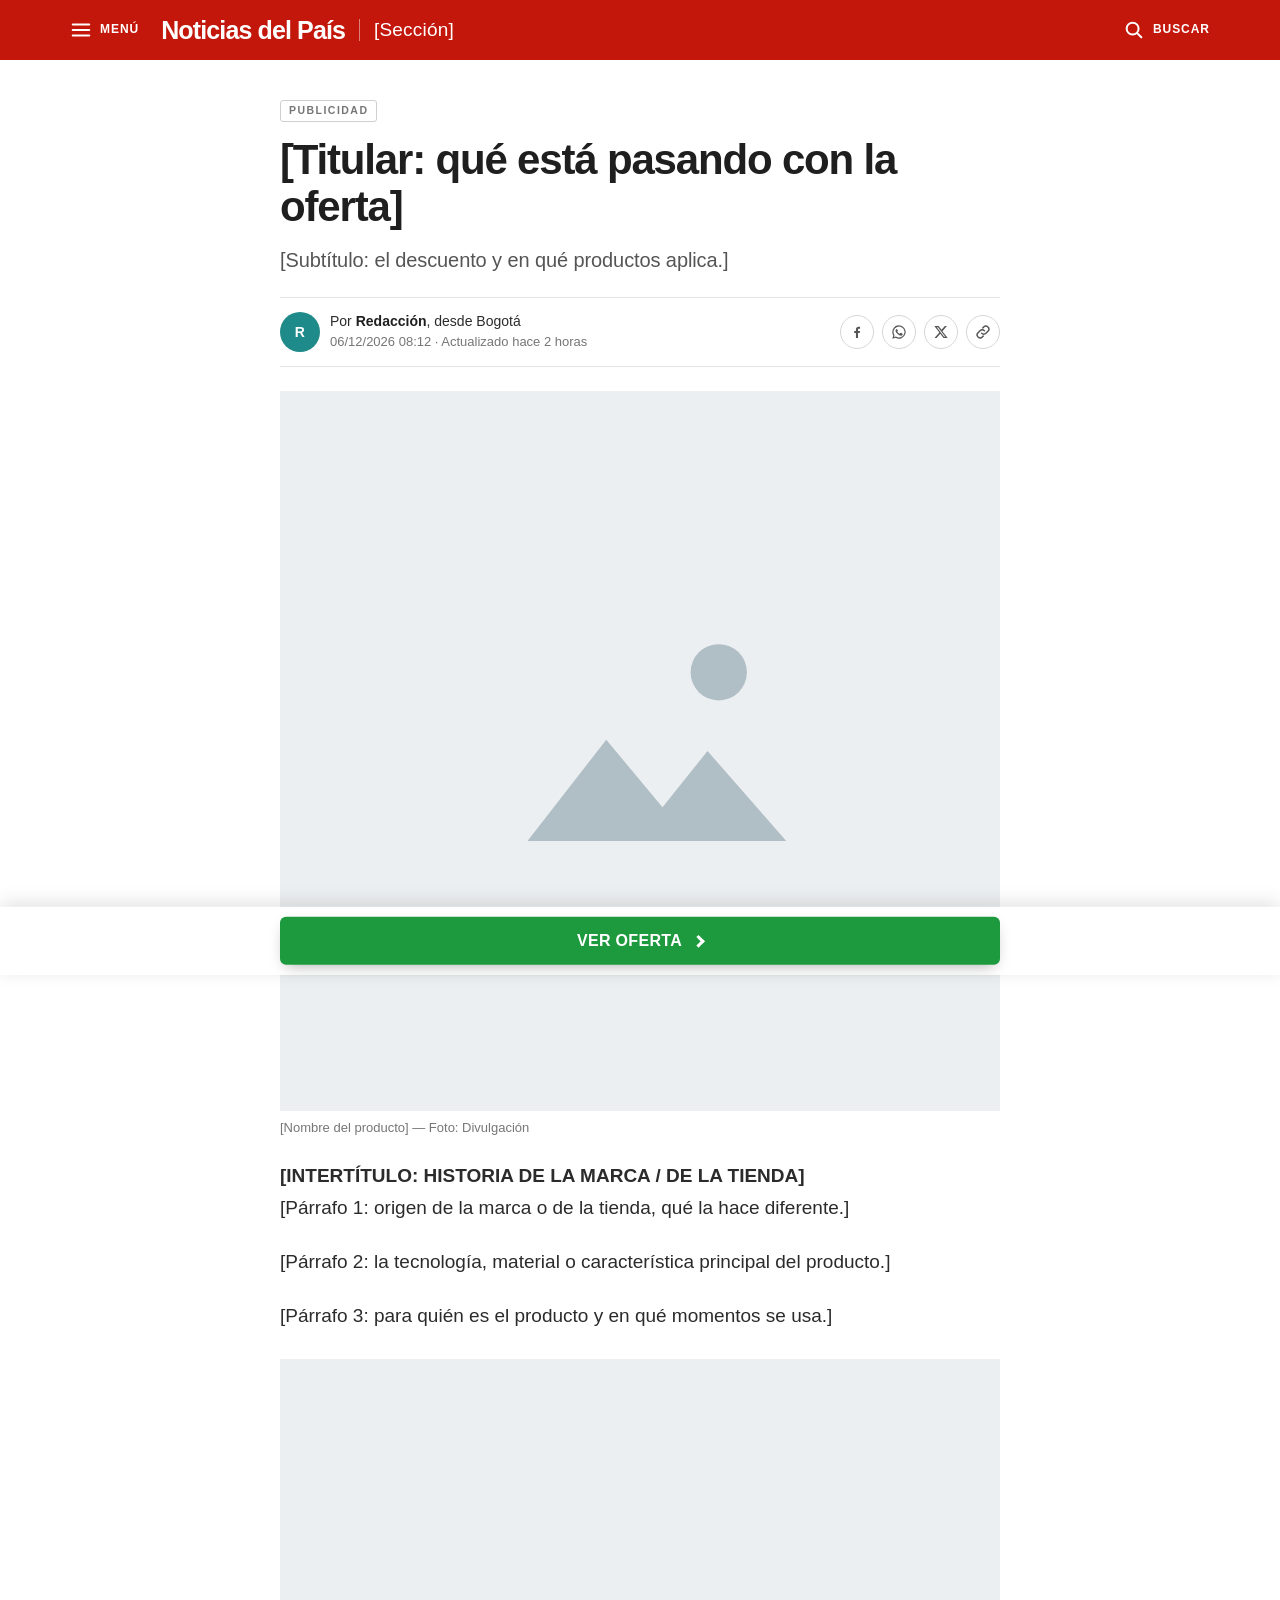
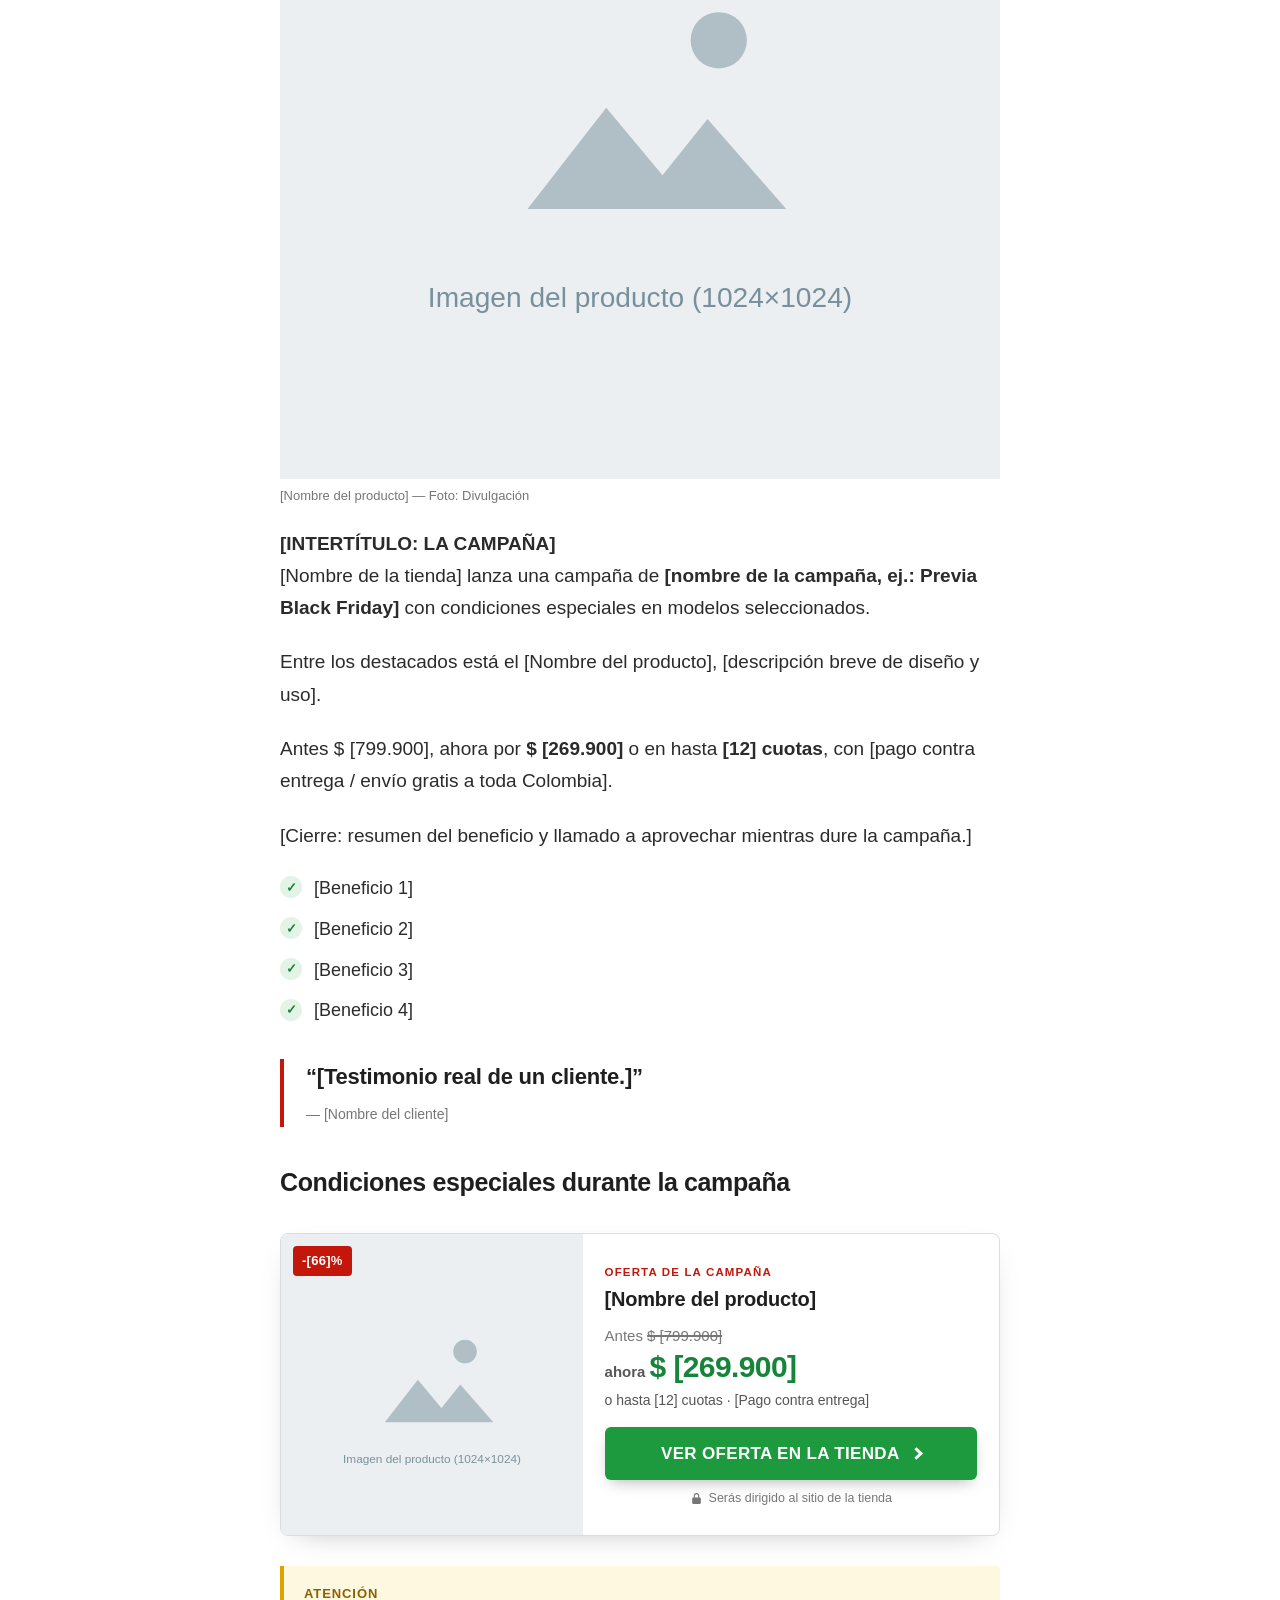
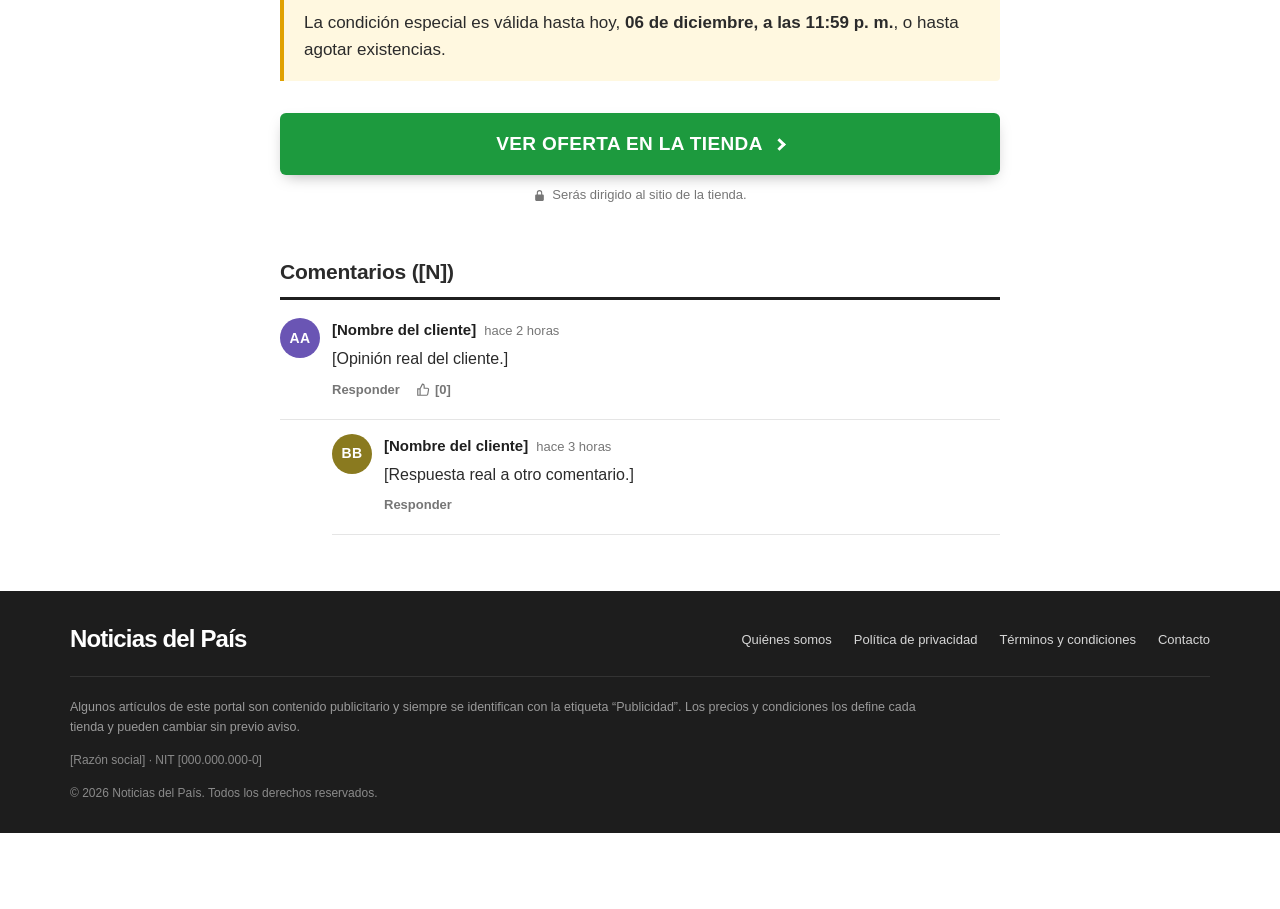
==== commit a890dee1: "Usa la marca Noticias del País y el dominio noticiasdelpais.online Co-Authored-By: Claude Opus 5.5 <" ====
--- a/index.html
+++ b/index.html
@@ -5,7 +5,7 @@
   PLANTILLA DE PUBLIRREPORTAJE — COLOMBIA
   Reemplaza todo lo que esté entre [CORCHETES]. Búsqueda rápida: "[".
   - URL de la tienda: busca "https://TU-TIENDA.com/products/PRODUCTO" y reemplázala en todos los enlaces.
-  - Dominio del portal: busca "TU-DOMINIO.co".
+  - Dominio del portal: noticiasdelpais.online
   - Imágenes: guarda las tuyas en /images y cambia "images/placeholder.svg".
   - Seguimiento: completa window.ADV_TRACK más abajo (GA4, Google Ads, Taboola).
 -->
@@ -16,7 +16,7 @@
 <meta property="og:title" content="[Nombre del producto]">
 <meta property="og:description" content="[Resumen corto de la oferta en una o dos frases.]">
 <meta property="og:image" content="images/placeholder.svg">
-<meta property="og:url" content="https://TU-DOMINIO.co/[slug-del-articulo]">
+<meta property="og:url" content="https://noticiasdelpais.online/[slug-del-articulo]">
 <meta property="og:locale" content="es_CO">
 <meta name="twitter:card" content="summary_large_image">
 <link rel="stylesheet" href="css/advertorial.css">
@@ -41,7 +41,7 @@
     <button class="adv-menu-btn" type="button" data-drawer-open="" aria-label="Abrir menú">
       <svg viewBox="0 0 24 24" aria-hidden="true"><path d="M3 6h18M3 12h18M3 18h18"></path></svg><span class="adv-menu-txt">MENÚ</span>
     </button>
-    <a class="adv-brand" href="/">Diario de Ofertas</a>
+    <a class="adv-brand" href="/">Noticias del País</a>
     <span class="adv-editoria">[Sección]</span>
     <span class="adv-header-sp"></span>
     <button class="adv-search-btn" type="button" data-search-open="" aria-label="Buscar">
@@ -50,7 +50,7 @@
   </div>
   <form class="adv-search" action="/" method="get" role="search" data-search="" hidden="">
     <div class="adv-search-in">
-      <input type="search" name="q" placeholder="Buscar en Diario de Ofertas" aria-label="Buscar" autocomplete="off">
+      <input type="search" name="q" placeholder="Buscar en Noticias del País" aria-label="Buscar" autocomplete="off">
       <button type="submit">Buscar</button>
     </div>
   </form>
@@ -58,7 +58,7 @@
 <div class="adv-drawer" data-drawer="">
   <div class="adv-drawer-bg" data-drawer-close=""></div>
   <div class="adv-drawer-panel" role="dialog" aria-label="Menú">
-    <div class="adv-drawer-head"><a class="adv-brand" href="/">Diario de Ofertas</a><button class="adv-drawer-close" type="button" data-drawer-close="" aria-label="Cerrar menú">×</button></div>
+    <div class="adv-drawer-head"><a class="adv-brand" href="/">Noticias del País</a><button class="adv-drawer-close" type="button" data-drawer-close="" aria-label="Cerrar menú">×</button></div>
     <nav>
       <a href="/">Inicio</a>
       <a href="/seccion/deporte-y-salud">Deporte y Salud</a>
@@ -89,10 +89,10 @@
         </div>
       </div>
       <div class="adv-share" aria-label="Compartir">
-        <a href="https://www.facebook.com/sharer/sharer.php?u=https%3A%2F%2FTU-DOMINIO.co%2F" data-share="facebook" aria-label="Compartir en Facebook" title="Compartir en Facebook" target="_blank" rel="noopener"><svg viewBox="0 0 24 24" aria-hidden="true"><path d="M13.5 21v-7.6h2.6l.4-3h-3V8.5c0-.9.3-1.5 1.5-1.5h1.6V4.3a21 21 0 0 0-2.3-.1c-2.3 0-3.9 1.4-3.9 4V10.4H7.8v3h2.6V21h3.1z"></path></svg></a>
-        <a href="https://api.whatsapp.com/send?text=https%3A%2F%2FTU-DOMINIO.co%2F" data-share="whatsapp" aria-label="Compartir en WhatsApp" title="Compartir en WhatsApp" target="_blank" rel="noopener"><svg viewBox="0 0 24 24" aria-hidden="true"><path d="M12 2a10 10 0 0 0-8.6 15.1L2 22l5-1.3A10 10 0 1 0 12 2zm0 18.2a8.2 8.2 0 0 1-4.2-1.2l-.3-.2-3 .8.8-2.9-.2-.3A8.2 8.2 0 1 1 12 20.2zm4.5-6.1c-.2-.1-1.5-.7-1.7-.8-.2-.1-.4-.1-.6.1l-.8 1c-.1.2-.3.2-.5.1a6.7 6.7 0 0 1-3.3-2.9c-.2-.4.2-.4.7-1.3.1-.2 0-.3 0-.4l-.8-1.8c-.2-.5-.4-.4-.6-.4h-.5a1 1 0 0 0-.7.3 3 3 0 0 0-.9 2.2 5.2 5.2 0 0 0 1.1 2.7 11.8 11.8 0 0 0 4.5 4c1.7.7 2.3.8 3.2.6.5-.1 1.5-.6 1.7-1.2.2-.6.2-1.1.2-1.2-.1-.1-.2-.2-.5-.3z"></path></svg></a>
-        <a href="https://twitter.com/intent/tweet?url=https%3A%2F%2FTU-DOMINIO.co%2F" data-share="x" aria-label="Compartir en X" title="Compartir en X" target="_blank" rel="noopener"><svg viewBox="0 0 24 24" aria-hidden="true"><path d="M17.8 3h3.1l-6.8 7.7L22 21h-6.2l-4.9-6.4L5.3 21H2.2l7.3-8.3L2 3h6.4l4.4 5.8L17.8 3zm-1.1 16.2h1.7L7.4 4.7H5.6l11.1 14.5z"></path></svg></a>
-        <a href="https://TU-DOMINIO.co/" data-share="copy" aria-label="Copiar enlace" title="Copiar enlace" target="_blank" rel="noopener"><svg viewBox="0 0 24 24" aria-hidden="true"><path style="fill:none;stroke:currentColor;stroke-width:2.2;stroke-linecap:round" d="M10 14a4.5 4.5 0 0 0 6.4 0l3-3a4.5 4.5 0 0 0-6.4-6.4l-1.2 1.2M14 10a4.5 4.5 0 0 0-6.4 0l-3 3a4.5 4.5 0 0 0 6.4 6.4l1.2-1.2"></path></svg></a>
+        <a href="https://www.facebook.com/sharer/sharer.php?u=https%3A%2F%2Fnoticiasdelpais.online%2F" data-share="facebook" aria-label="Compartir en Facebook" title="Compartir en Facebook" target="_blank" rel="noopener"><svg viewBox="0 0 24 24" aria-hidden="true"><path d="M13.5 21v-7.6h2.6l.4-3h-3V8.5c0-.9.3-1.5 1.5-1.5h1.6V4.3a21 21 0 0 0-2.3-.1c-2.3 0-3.9 1.4-3.9 4V10.4H7.8v3h2.6V21h3.1z"></path></svg></a>
+        <a href="https://api.whatsapp.com/send?text=https%3A%2F%2Fnoticiasdelpais.online%2F" data-share="whatsapp" aria-label="Compartir en WhatsApp" title="Compartir en WhatsApp" target="_blank" rel="noopener"><svg viewBox="0 0 24 24" aria-hidden="true"><path d="M12 2a10 10 0 0 0-8.6 15.1L2 22l5-1.3A10 10 0 1 0 12 2zm0 18.2a8.2 8.2 0 0 1-4.2-1.2l-.3-.2-3 .8.8-2.9-.2-.3A8.2 8.2 0 1 1 12 20.2zm4.5-6.1c-.2-.1-1.5-.7-1.7-.8-.2-.1-.4-.1-.6.1l-.8 1c-.1.2-.3.2-.5.1a6.7 6.7 0 0 1-3.3-2.9c-.2-.4.2-.4.7-1.3.1-.2 0-.3 0-.4l-.8-1.8c-.2-.5-.4-.4-.6-.4h-.5a1 1 0 0 0-.7.3 3 3 0 0 0-.9 2.2 5.2 5.2 0 0 0 1.1 2.7 11.8 11.8 0 0 0 4.5 4c1.7.7 2.3.8 3.2.6.5-.1 1.5-.6 1.7-1.2.2-.6.2-1.1.2-1.2-.1-.1-.2-.2-.5-.3z"></path></svg></a>
+        <a href="https://twitter.com/intent/tweet?url=https%3A%2F%2Fnoticiasdelpais.online%2F" data-share="x" aria-label="Compartir en X" title="Compartir en X" target="_blank" rel="noopener"><svg viewBox="0 0 24 24" aria-hidden="true"><path d="M17.8 3h3.1l-6.8 7.7L22 21h-6.2l-4.9-6.4L5.3 21H2.2l7.3-8.3L2 3h6.4l4.4 5.8L17.8 3zm-1.1 16.2h1.7L7.4 4.7H5.6l11.1 14.5z"></path></svg></a>
+        <a href="https://noticiasdelpais.online/" data-share="copy" aria-label="Copiar enlace" title="Copiar enlace" target="_blank" rel="noopener"><svg viewBox="0 0 24 24" aria-hidden="true"><path style="fill:none;stroke:currentColor;stroke-width:2.2;stroke-linecap:round" d="M10 14a4.5 4.5 0 0 0 6.4 0l3-3a4.5 4.5 0 0 0-6.4-6.4l-1.2 1.2M14 10a4.5 4.5 0 0 0-6.4 0l-3 3a4.5 4.5 0 0 0 6.4 6.4l1.2-1.2"></path></svg></a>
       </div>
     </div>
     <figure class="adv-figure adv-hero">
@@ -149,7 +149,7 @@
 <footer class="adv-footer">
   <div class="adv-footer-in">
     <div class="adv-footer-top">
-      <a class="adv-footer-home" href="/"><span class="adv-brand">Diario de Ofertas</span></a>
+      <a class="adv-footer-home" href="/"><span class="adv-brand">Noticias del País</span></a>
       <nav class="adv-footer-links">
         <a href="/quienes-somos">Quiénes somos</a>
         <a href="/politica-de-privacidad">Política de privacidad</a>
@@ -159,7 +159,7 @@
     </div>
     <div class="adv-footer-disclaimer">Algunos artículos de este portal son contenido publicitario y siempre se identifican con la etiqueta “Publicidad”. Los precios y condiciones los define cada tienda y pueden cambiar sin previo aviso.</div>
     <div class="adv-footer-company">[Razón social] · NIT [000.000.000-0]</div>
-    <p class="adv-footer-copy">© <span class="adv-date" data-date="ano">2026</span> Diario de Ofertas. Todos los derechos reservados.</p>
+    <p class="adv-footer-copy">© <span class="adv-date" data-date="ano">2026</span> Noticias del País. Todos los derechos reservados.</p>
   </div>
 </footer>
 
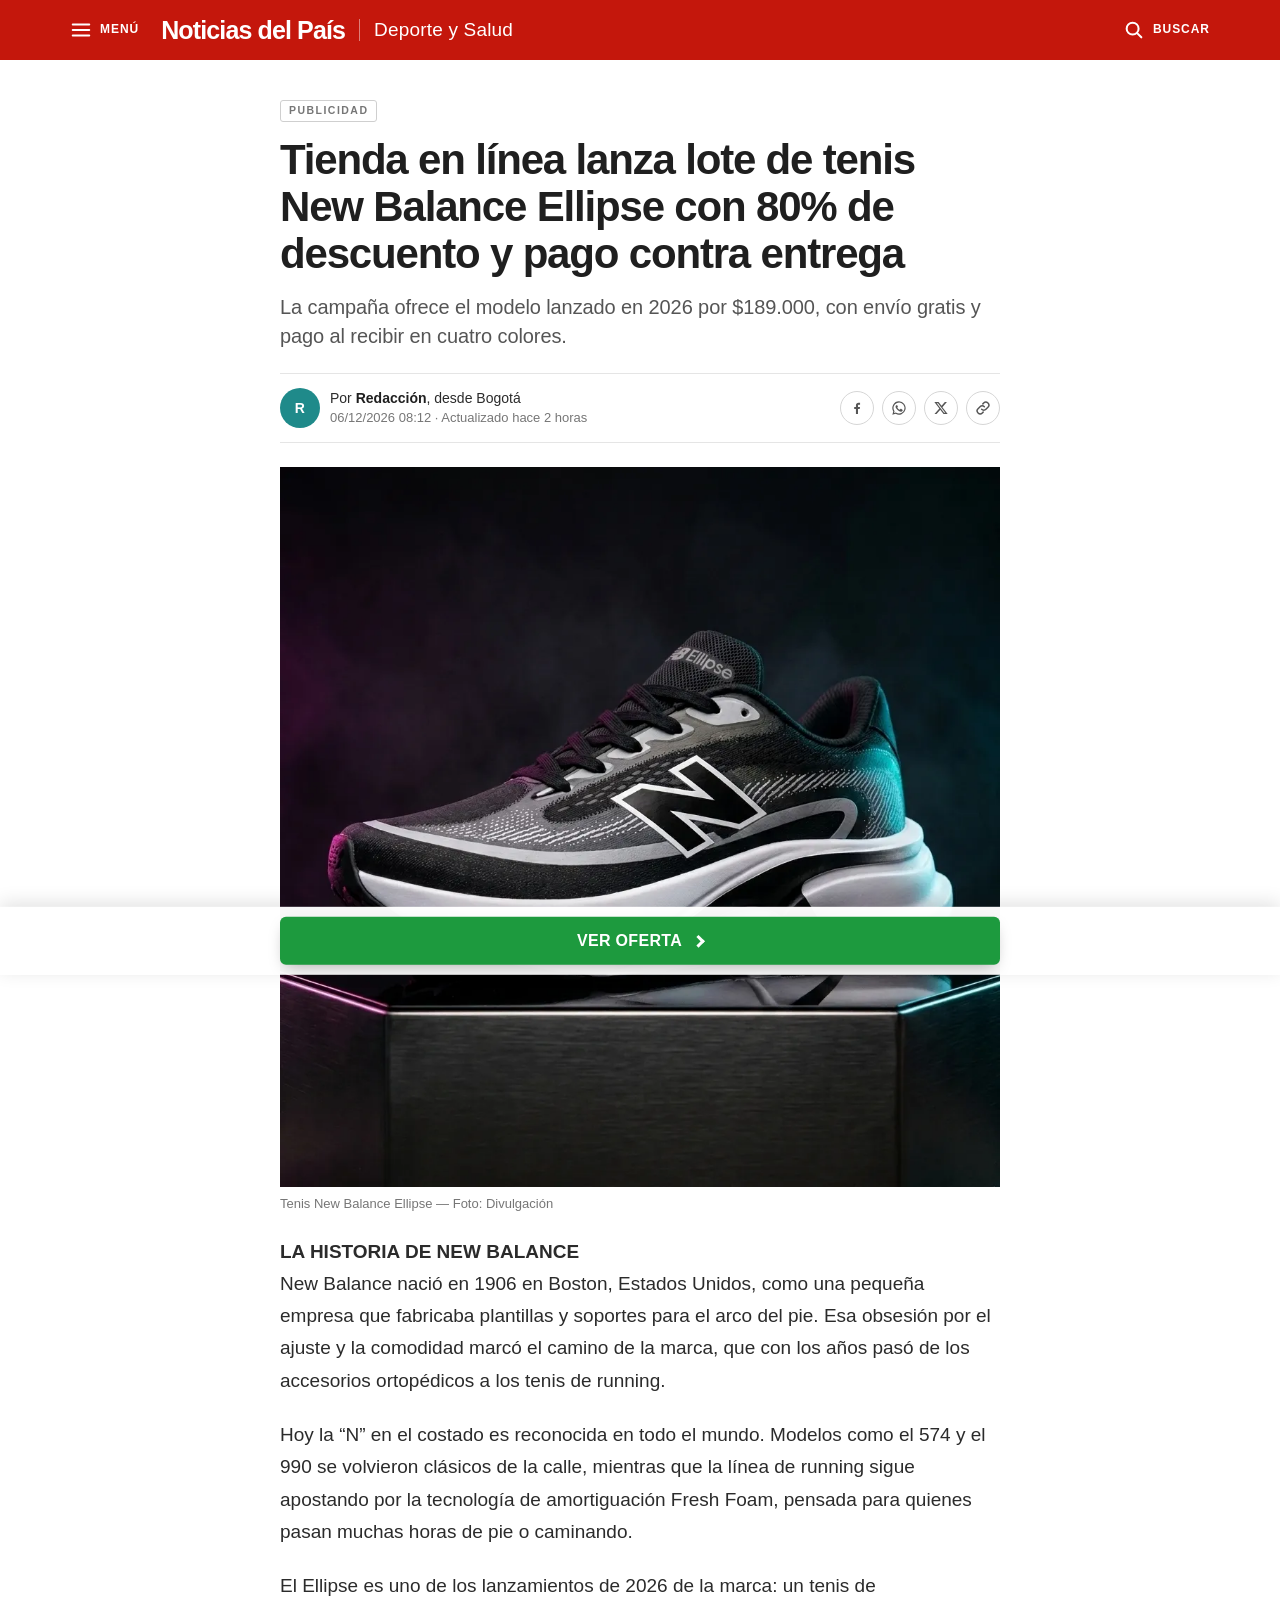
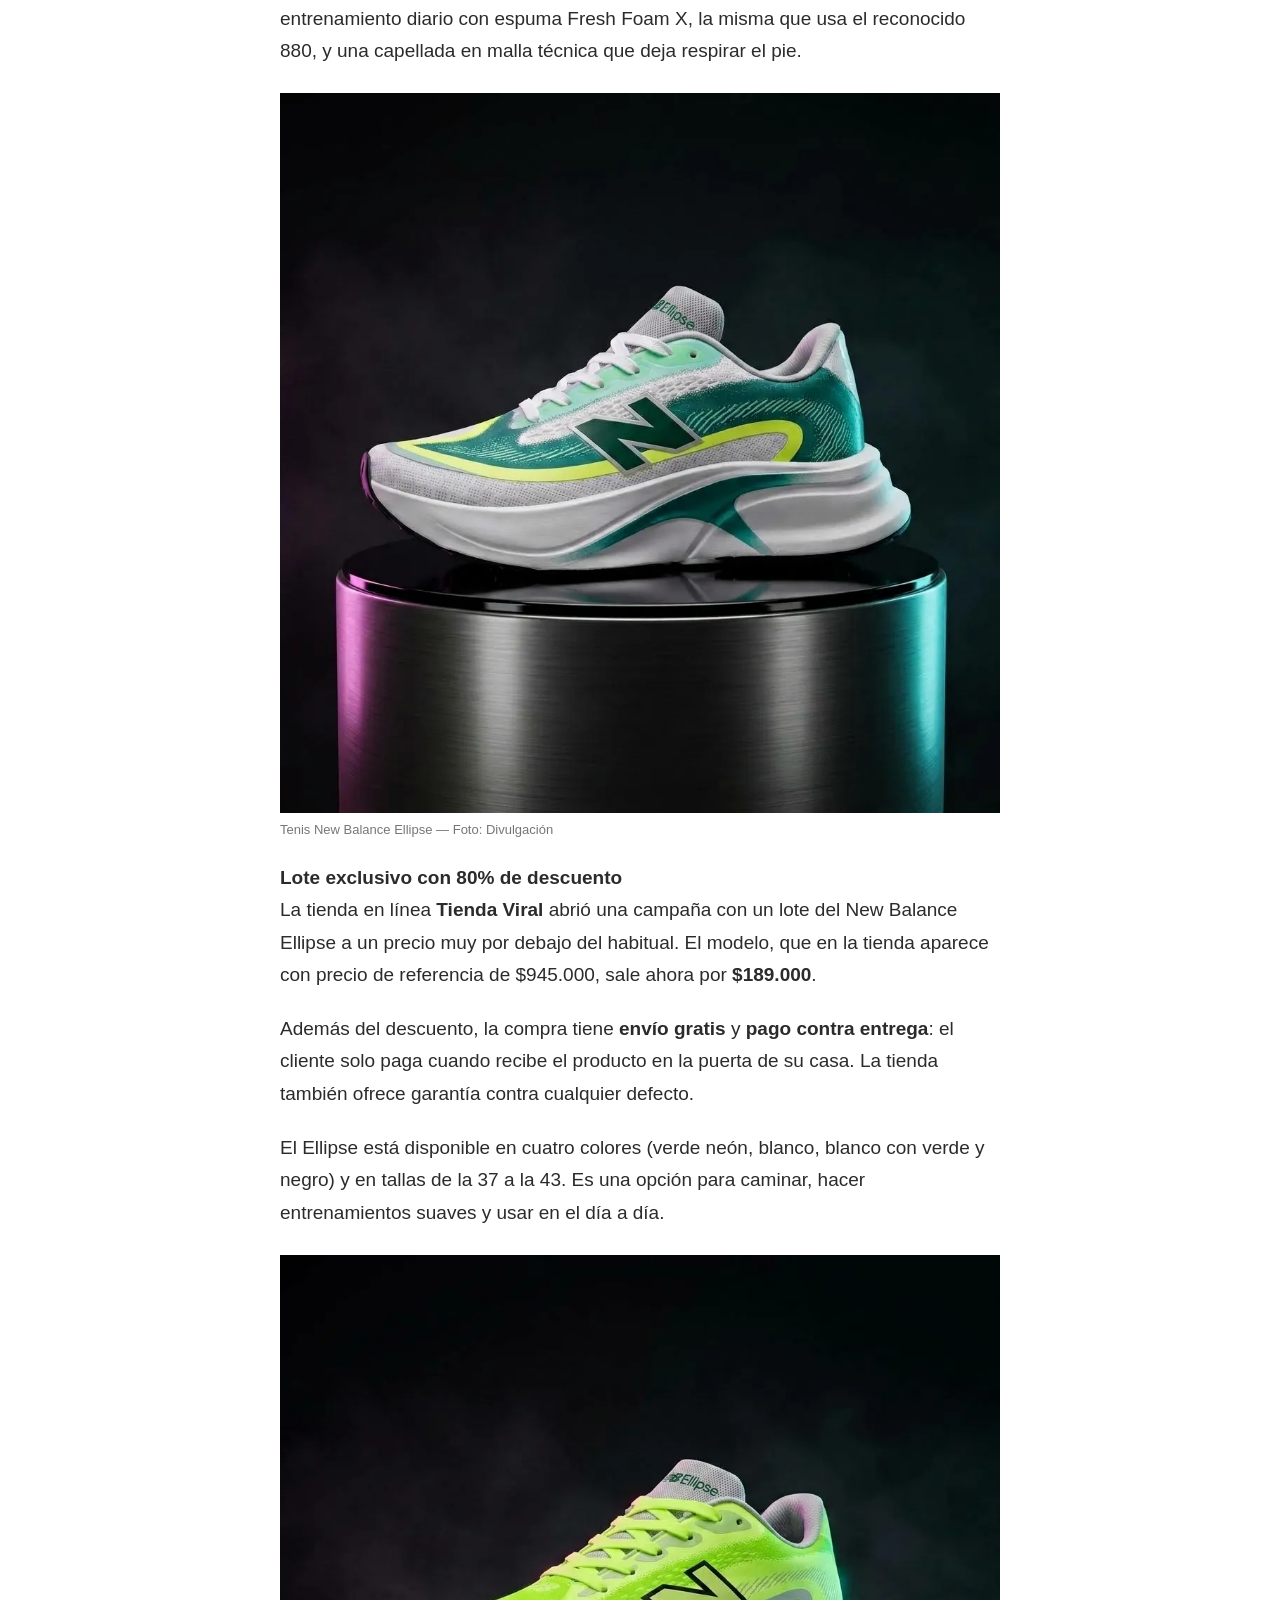
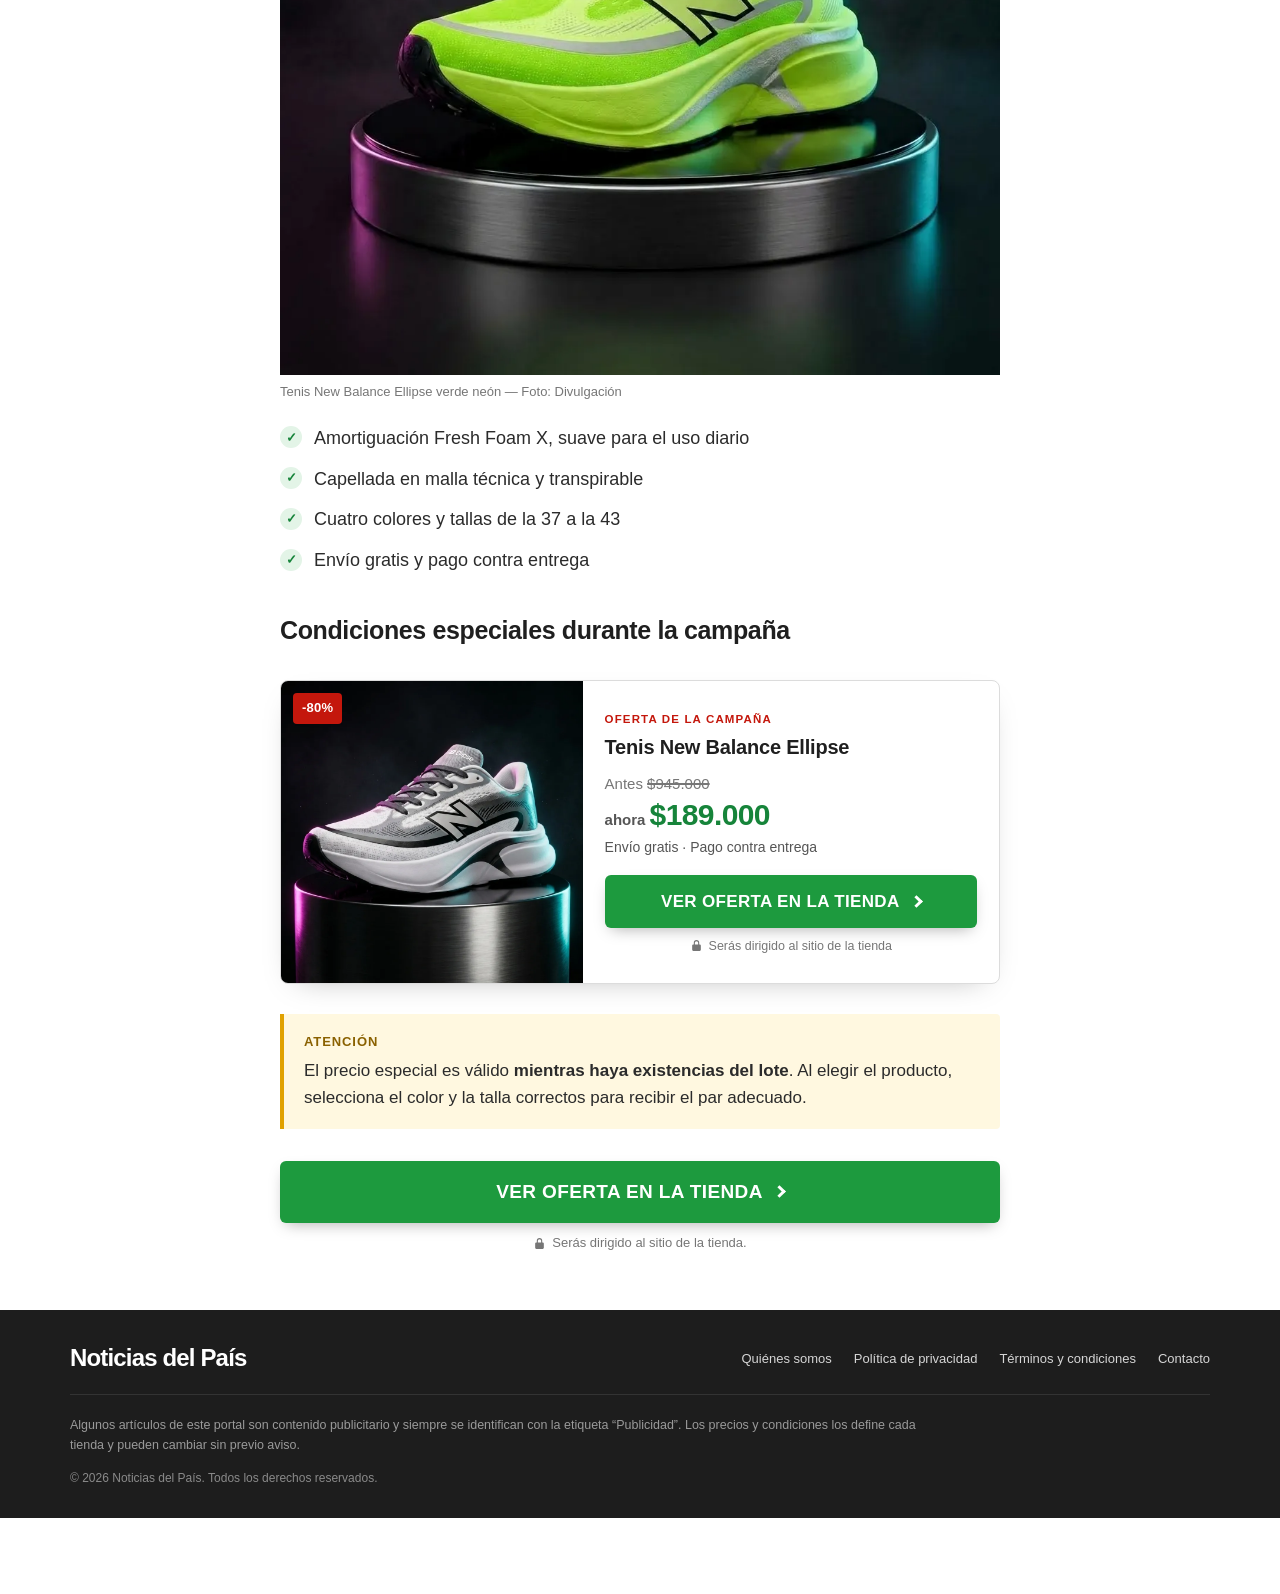
==== commit 8aaa2ecb: "Artículo New Balance Ellipse y deploy automático en cada push Co-Authored-By: Claude Opus 5.5 <norep" ====
--- a/index.html
+++ b/index.html
@@ -1,29 +1,21 @@
 <!DOCTYPE html><html lang="es-CO"><head>
 <meta charset="utf-8">
 <meta name="viewport" content="width=device-width, initial-scale=1">
-<!--
-  PLANTILLA DE PUBLIRREPORTAJE — COLOMBIA
-  Reemplaza todo lo que esté entre [CORCHETES]. Búsqueda rápida: "[".
-  - URL de la tienda: busca "https://TU-TIENDA.com/products/PRODUCTO" y reemplázala en todos los enlaces.
-  - Dominio del portal: noticiasdelpais.online
-  - Imágenes: guarda las tuyas en /images y cambia "images/placeholder.svg".
-  - Seguimiento: completa window.ADV_TRACK más abajo (GA4, Google Ads, Taboola).
--->
-<title>[Nombre del producto]</title>
-<meta name="description" content="[Resumen corto de la oferta en una o dos frases.]">
+<title>Tenis New Balance Ellipse</title>
+<meta name="description" content="Tienda Viral lanza un lote del New Balance Ellipse por $189.000, con envío gratis y pago contra entrega en toda Colombia.">
 <meta name="robots" content="noindex, nofollow">
 <meta property="og:type" content="article">
-<meta property="og:title" content="[Nombre del producto]">
-<meta property="og:description" content="[Resumen corto de la oferta en una o dos frases.]">
-<meta property="og:image" content="images/placeholder.svg">
-<meta property="og:url" content="https://noticiasdelpais.online/[slug-del-articulo]">
+<meta property="og:title" content="Tenis New Balance Ellipse">
+<meta property="og:description" content="Tienda Viral lanza un lote del New Balance Ellipse por $189.000, con envío gratis y pago contra entrega en toda Colombia.">
+<meta property="og:image" content="https://noticiasdelpais.online/images/ellipse-negro.webp">
+<meta property="og:url" content="https://noticiasdelpais.online/">
 <meta property="og:locale" content="es_CO">
 <meta name="twitter:card" content="summary_large_image">
 <link rel="stylesheet" href="css/advertorial.css">
 <style>:root{--adv-primary:#c4170c;--adv-primary-dark:#9e1209;--adv-cta:#1d9a3e;--adv-cta-text:#ffffff;--adv-bg:#ffffff;--adv-text:#2b2b2b;--adv-muted:#555555;--adv-link:#c4170c;--adv-width:720px;--adv-btn-radius:6px;}</style>
 
 <!-- Seguimiento: deja "" en lo que no uses. "on": "click" | "load" | "none" -->
-<script>window.ADV_TRACK={"ga":"","gaEvent":"clic_oferta","ads":"","tb":"","tbEvent":"lead","tbView":true,"on":"click","read":true,"page":"[slug-del-articulo]"};</script>
+<script>window.ADV_TRACK={"ga":"","gaEvent":"clic_oferta","ads":"","tb":"","tbEvent":"lead","tbView":true,"on":"click","read":true,"page":"new-balance-ellipse"};</script>
 <!-- Google Analytics 4: descomenta y reemplaza G-XXXXXXXXXX
 <script async src="https://www.googletagmanager.com/gtag/js?id=G-XXXXXXXXXX"></script>
 <script>window.dataLayer=window.dataLayer||[];function gtag(){dataLayer.push(arguments);}gtag('js',new Date());gtag('config',"G-XXXXXXXXXX");</script>
@@ -42,7 +34,7 @@
       <svg viewBox="0 0 24 24" aria-hidden="true"><path d="M3 6h18M3 12h18M3 18h18"></path></svg><span class="adv-menu-txt">MENÚ</span>
     </button>
     <a class="adv-brand" href="/">Noticias del País</a>
-    <span class="adv-editoria">[Sección]</span>
+    <span class="adv-editoria">Deporte y Salud</span>
     <span class="adv-header-sp"></span>
     <button class="adv-search-btn" type="button" data-search-open="" aria-label="Buscar">
       <svg viewBox="0 0 24 24" aria-hidden="true"><circle cx="10.5" cy="10.5" r="6.5"></circle><path d="m20 20-4.6-4.6"></path></svg><span class="adv-search-txt">BUSCAR</span>
@@ -78,8 +70,8 @@
 <main class="adv-main">
   <article class="adv-article" data-article="">
     <p class="adv-adlabel">Publicidad</p>
-    <h1 class="adv-headline">[Titular: qué está pasando con la oferta]</h1>
-    <p class="adv-sub">[Subtítulo: el descuento y en qué productos aplica.]</p>
+    <h1 class="adv-headline">Tienda en línea lanza lote de tenis New Balance Ellipse con 80% de descuento y pago contra entrega</h1>
+    <p class="adv-sub">La campaña ofrece el modelo lanzado en 2026 por $189.000, con envío gratis y pago al recibir en cuatro colores.</p>
     <div class="adv-meta">
       <div class="adv-author">
         <span class="adv-avatar adv-avatar--initial" style="background:#1f8a8a" aria-hidden="true">R</span>
@@ -90,59 +82,35 @@
       </div>
       <div class="adv-share" aria-label="Compartir">
         <a href="https://www.facebook.com/sharer/sharer.php?u=https%3A%2F%2Fnoticiasdelpais.online%2F" data-share="facebook" aria-label="Compartir en Facebook" title="Compartir en Facebook" target="_blank" rel="noopener"><svg viewBox="0 0 24 24" aria-hidden="true"><path d="M13.5 21v-7.6h2.6l.4-3h-3V8.5c0-.9.3-1.5 1.5-1.5h1.6V4.3a21 21 0 0 0-2.3-.1c-2.3 0-3.9 1.4-3.9 4V10.4H7.8v3h2.6V21h3.1z"></path></svg></a>
-        <a href="https://api.whatsapp.com/send?text=https%3A%2F%2Fnoticiasdelpais.online%2F" data-share="whatsapp" aria-label="Compartir en WhatsApp" title="Compartir en WhatsApp" target="_blank" rel="noopener"><svg viewBox="0 0 24 24" aria-hidden="true"><path d="M12 2a10 10 0 0 0-8.6 15.1L2 22l5-1.3A10 10 0 1 0 12 2zm0 18.2a8.2 8.2 0 0 1-4.2-1.2l-.3-.2-3 .8.8-2.9-.2-.3A8.2 8.2 0 1 1 12 20.2zm4.5-6.1c-.2-.1-1.5-.7-1.7-.8-.2-.1-.4-.1-.6.1l-.8 1c-.1.2-.3.2-.5.1a6.7 6.7 0 0 1-3.3-2.9c-.2-.4.2-.4.7-1.3.1-.2 0-.3 0-.4l-.8-1.8c-.2-.5-.4-.4-.6-.4h-.5a1 1 0 0 0-.7.3 3 3 0 0 0-.9 2.2 5.2 5.2 0 0 0 1.1 2.7 11.8 11.8 0 0 0 4.5 4c1.7.7 2.3.8 3.2.6.5-.1 1.5-.6 1.7-1.2.2-.6.2-1.1.2-1.2-.1-.1-.2-.2-.5-.3z"></path></svg></a>
+        <a href="https://api.whatsapp.com/send?text=Tienda%20en%20l%C3%ADnea%20lanza%20lote%20de%20tenis%20New%20Balance%20Ellipse%20con%2080%25%20de%20descuento%20y%20pago%20contra%20entrega%20https%3A%2F%2Fnoticiasdelpais.online%2Fnew-balance-ellipse" data-share="whatsapp" aria-label="Compartir en WhatsApp" title="Compartir en WhatsApp" target="_blank" rel="noopener"><svg viewBox="0 0 24 24" aria-hidden="true"><path d="M12 2a10 10 0 0 0-8.6 15.1L2 22l5-1.3A10 10 0 1 0 12 2zm0 18.2a8.2 8.2 0 0 1-4.2-1.2l-.3-.2-3 .8.8-2.9-.2-.3A8.2 8.2 0 1 1 12 20.2zm4.5-6.1c-.2-.1-1.5-.7-1.7-.8-.2-.1-.4-.1-.6.1l-.8 1c-.1.2-.3.2-.5.1a6.7 6.7 0 0 1-3.3-2.9c-.2-.4.2-.4.7-1.3.1-.2 0-.3 0-.4l-.8-1.8c-.2-.5-.4-.4-.6-.4h-.5a1 1 0 0 0-.7.3 3 3 0 0 0-.9 2.2 5.2 5.2 0 0 0 1.1 2.7 11.8 11.8 0 0 0 4.5 4c1.7.7 2.3.8 3.2.6.5-.1 1.5-.6 1.7-1.2.2-.6.2-1.1.2-1.2-.1-.1-.2-.2-.5-.3z"></path></svg></a>
         <a href="https://twitter.com/intent/tweet?url=https%3A%2F%2Fnoticiasdelpais.online%2F" data-share="x" aria-label="Compartir en X" title="Compartir en X" target="_blank" rel="noopener"><svg viewBox="0 0 24 24" aria-hidden="true"><path d="M17.8 3h3.1l-6.8 7.7L22 21h-6.2l-4.9-6.4L5.3 21H2.2l7.3-8.3L2 3h6.4l4.4 5.8L17.8 3zm-1.1 16.2h1.7L7.4 4.7H5.6l11.1 14.5z"></path></svg></a>
         <a href="https://noticiasdelpais.online/" data-share="copy" aria-label="Copiar enlace" title="Copiar enlace" target="_blank" rel="noopener"><svg viewBox="0 0 24 24" aria-hidden="true"><path style="fill:none;stroke:currentColor;stroke-width:2.2;stroke-linecap:round" d="M10 14a4.5 4.5 0 0 0 6.4 0l3-3a4.5 4.5 0 0 0-6.4-6.4l-1.2 1.2M14 10a4.5 4.5 0 0 0-6.4 0l-3 3a4.5 4.5 0 0 0 6.4 6.4l1.2-1.2"></path></svg></a>
       </div>
     </div>
     <figure class="adv-figure adv-hero">
-      <a href="https://TU-TIENDA.com/products/PRODUCTO" data-cta=""><img src="images/placeholder.svg" alt="[Nombre del producto]" width="1024" height="1024" fetchpriority="high" decoding="async"></a>
-      <figcaption>[Nombre del producto] — Foto: Divulgación</figcaption>
+      <a href="https://tiendaviral.online/products/tenis-new-balance-ellipse" data-cta=""><img src="images/ellipse-negro.webp" alt="Tenis New Balance Ellipse" width="1024" height="1024" fetchpriority="high" decoding="async"></a>
+      <figcaption>Tenis New Balance Ellipse — Foto: Divulgación</figcaption>
     </figure>
 
     <div class="adv-body">
-      <p class="adv-p"><strong>[INTERTÍTULO: HISTORIA DE LA MARCA / DE LA TIENDA]</strong><br>
-[Párrafo 1: origen de la marca o de la tienda, qué la hace diferente.]</p>
-      <p class="adv-p">[Párrafo 2: la tecnología, material o característica principal del producto.]</p>
-      <p class="adv-p">[Párrafo 3: para quién es el producto y en qué momentos se usa.]</p>
-      <figure class="adv-figure"><a href="https://TU-TIENDA.com/products/PRODUCTO" data-cta=""><img src="images/placeholder.svg" alt="[Nombre del producto] — Foto: Divulgación" width="1024" height="1024" loading="lazy" decoding="async"></a><figcaption>[Nombre del producto] — Foto: Divulgación</figcaption></figure>
-      <p class="adv-p"><strong>[INTERTÍTULO: LA CAMPAÑA]</strong><br>
-[Nombre de la tienda] lanza una campaña de <strong>[nombre de la campaña, ej.: Previa Black Friday]</strong> con condiciones especiales en modelos seleccionados.</p>
-      <p class="adv-p">Entre los destacados está el [Nombre del producto], [descripción breve de diseño y uso].</p>
-      <p class="adv-p">Antes $ [799.900], ahora por <strong>$ [269.900]</strong> o en hasta <strong>[12] cuotas</strong>, con [pago contra entrega / envío gratis a toda Colombia].</p>
-      <p class="adv-p">[Cierre: resumen del beneficio y llamado a aprovechar mientras dure la campaña.]</p>
-      <ul class="adv-list adv-list--check"><li>[Beneficio 1]</li><li>[Beneficio 2]</li><li>[Beneficio 3]</li><li>[Beneficio 4]</li></ul>
-      <!-- Usa solo testimonios reales de clientes, con su autorización. -->
-      <blockquote class="adv-quote"><p class="adv-quote-text">“[Testimonio real de un cliente.]”</p><cite>— [Nombre del cliente]</cite></blockquote>
+      <p class="adv-p"><strong>LA HISTORIA DE NEW BALANCE</strong><br>
+New Balance nació en 1906 en Boston, Estados Unidos, como una pequeña empresa que fabricaba plantillas y soportes para el arco del pie. Esa obsesión por el ajuste y la comodidad marcó el camino de la marca, que con los años pasó de los accesorios ortopédicos a los tenis de running.</p>
+      <p class="adv-p">Hoy la “N” en el costado es reconocida en todo el mundo. Modelos como el 574 y el 990 se volvieron clásicos de la calle, mientras que la línea de running sigue apostando por la tecnología de amortiguación Fresh Foam, pensada para quienes pasan muchas horas de pie o caminando.</p>
+      <p class="adv-p">El Ellipse es uno de los lanzamientos de 2026 de la marca: un tenis de entrenamiento diario con espuma Fresh Foam X, la misma que usa el reconocido 880, y una capellada en malla técnica que deja respirar el pie.</p>
+      <figure class="adv-figure"><a href="https://tiendaviral.online/products/tenis-new-balance-ellipse" data-cta=""><img src="images/ellipse-blanco-verde.webp" alt="Tenis New Balance Ellipse en blanco y verde — Foto: Divulgación" width="1024" height="1024" loading="lazy" decoding="async"></a><figcaption>Tenis New Balance Ellipse — Foto: Divulgación</figcaption></figure>
+      <p class="adv-p"><strong>Lote exclusivo con 80% de descuento</strong><br>
+La tienda en línea <strong>Tienda Viral</strong> abrió una campaña con un lote del New Balance Ellipse a un precio muy por debajo del habitual. El modelo, que en la tienda aparece con precio de referencia de $945.000, sale ahora por <strong>$189.000</strong>.</p>
+      <p class="adv-p">Además del descuento, la compra tiene <strong>envío gratis</strong> y <strong>pago contra entrega</strong>: el cliente solo paga cuando recibe el producto en la puerta de su casa. La tienda también ofrece garantía contra cualquier defecto.</p>
+      <p class="adv-p">El Ellipse está disponible en cuatro colores (verde neón, blanco, blanco con verde y negro) y en tallas de la 37 a la 43. Es una opción para caminar, hacer entrenamientos suaves y usar en el día a día.</p>
+      <figure class="adv-figure"><a href="https://tiendaviral.online/products/tenis-new-balance-ellipse" data-cta=""><img src="images/ellipse-verde-neon.webp" alt="Tenis New Balance Ellipse verde neón — Foto: Divulgación" width="1024" height="1024" loading="lazy" decoding="async"></a><figcaption>Tenis New Balance Ellipse verde neón — Foto: Divulgación</figcaption></figure>
+      <ul class="adv-list adv-list--check"><li>Amortiguación Fresh Foam X, suave para el uso diario</li><li>Capellada en malla técnica y transpirable</li><li>Cuatro colores y tallas de la 37 a la 43</li><li>Envío gratis y pago contra entrega</li></ul>
       <h2 class="adv-h2">Condiciones especiales durante la campaña</h2>
-      <div class="adv-offer"><div class="adv-offer-media"><a href="https://TU-TIENDA.com/products/PRODUCTO" data-cta=""><img src="images/placeholder.svg" alt="[Nombre del producto]" loading="lazy" decoding="async"></a><span class="adv-offer-badge">-[66]%</span></div><div class="adv-offer-info"><p class="adv-offer-kicker">Oferta de la campaña</p><p class="adv-offer-name">[Nombre del producto]</p><p class="adv-offer-old">Antes <s>$ [799.900]</s></p><p class="adv-offer-price"><small>ahora </small>$ [269.900]</p><p class="adv-offer-extra">o hasta [12] cuotas · [Pago contra entrega]</p><a class="adv-btn is-pulse" href="https://TU-TIENDA.com/products/PRODUCTO" data-cta="">VER OFERTA EN LA TIENDA</a><p class="adv-cta-note"><svg viewBox="0 0 24 24" aria-hidden="true"><path d="M12 2a5 5 0 0 0-5 5v3H6a2 2 0 0 0-2 2v8a2 2 0 0 0 2 2h12a2 2 0 0 0 2-2v-8a2 2 0 0 0-2-2h-1V7a5 5 0 0 0-5-5zm-3 8V7a3 3 0 1 1 6 0v3H9z"></path></svg><span>Serás dirigido al sitio de la tienda</span></p></div></div>
-      <div class="adv-box adv-box--alerta"><p class="adv-box-title">Atención</p><p class="adv-box-text">La condición especial es válida hasta hoy, <strong><span class="adv-date" data-date="hoje">13 de octubre</span>, a las 11:59 p.&nbsp;m.</strong>, o hasta agotar existencias.</p></div>
-      <div class="adv-cta"><a class="adv-btn is-pulse" href="https://TU-TIENDA.com/products/PRODUCTO" data-cta="">VER OFERTA EN LA TIENDA</a><p class="adv-cta-note"><svg viewBox="0 0 24 24" aria-hidden="true"><path d="M12 2a5 5 0 0 0-5 5v3H6a2 2 0 0 0-2 2v8a2 2 0 0 0 2 2h12a2 2 0 0 0 2-2v-8a2 2 0 0 0-2-2h-1V7a5 5 0 0 0-5-5zm-3 8V7a3 3 0 1 1 6 0v3H9z"></path></svg><span>Serás dirigido al sitio de la tienda.</span></p></div>
+      <div class="adv-offer"><div class="adv-offer-media"><a href="https://tiendaviral.online/products/tenis-new-balance-ellipse" data-cta=""><img src="images/ellipse-blanco.webp" alt="Tenis New Balance Ellipse" width="1024" height="1024" loading="lazy" decoding="async"></a><span class="adv-offer-badge">-80%</span></div><div class="adv-offer-info"><p class="adv-offer-kicker">Oferta de la campaña</p><p class="adv-offer-name">Tenis New Balance Ellipse</p><p class="adv-offer-old">Antes <s>$945.000</s></p><p class="adv-offer-price"><small>ahora </small>$189.000</p><p class="adv-offer-extra">Envío gratis · Pago contra entrega</p><a class="adv-btn is-pulse" href="https://tiendaviral.online/products/tenis-new-balance-ellipse" data-cta="">VER OFERTA EN LA TIENDA</a><p class="adv-cta-note"><svg viewBox="0 0 24 24" aria-hidden="true"><path d="M12 2a5 5 0 0 0-5 5v3H6a2 2 0 0 0-2 2v8a2 2 0 0 0 2 2h12a2 2 0 0 0 2-2v-8a2 2 0 0 0-2-2h-1V7a5 5 0 0 0-5-5zm-3 8V7a3 3 0 1 1 6 0v3H9z"></path></svg><span>Serás dirigido al sitio de la tienda</span></p></div></div>
+      <div class="adv-box adv-box--alerta"><p class="adv-box-title">Atención</p><p class="adv-box-text">El precio especial es válido <strong>mientras haya existencias del lote</strong>. Al elegir el producto, selecciona el color y la talla correctos para recibir el par adecuado.</p></div>
+      <div class="adv-cta"><a class="adv-btn is-pulse" href="https://tiendaviral.online/products/tenis-new-balance-ellipse" data-cta="">VER OFERTA EN LA TIENDA</a><p class="adv-cta-note"><svg viewBox="0 0 24 24" aria-hidden="true"><path d="M12 2a5 5 0 0 0-5 5v3H6a2 2 0 0 0-2 2v8a2 2 0 0 0 2 2h12a2 2 0 0 0 2-2v-8a2 2 0 0 0-2-2h-1V7a5 5 0 0 0-5-5zm-3 8V7a3 3 0 1 1 6 0v3H9z"></path></svg><span>Serás dirigido al sitio de la tienda.</span></p></div>
     </div>
   </article>
 
-  <!-- Comentarios: publica solo opiniones reales de clientes. Copia o borra bloques .adv-comment según necesites. -->
-  <section class="adv-comments adv-comments--simples" id="comentarios">
-    <div class="adv-comments-head">
-      <h3 class="adv-comments-title">Comentarios ([N])</h3>
-    </div>
-    <div class="adv-comment">
-      <span class="adv-avatar adv-avatar--initial" style="background:#6a55b4" aria-hidden="true">AA</span>
-      <div class="adv-comment-main">
-        <p class="adv-comment-top"><span class="adv-comment-name">[Nombre del cliente]</span><span class="adv-comment-time">hace 2 horas</span></p>
-        <p class="adv-comment-text">[Opinión real del cliente.]</p>
-        <p class="adv-comment-actions"><span>Responder</span><span><svg viewBox="0 0 24 24" aria-hidden="true"><path d="M7 10v11H3V10h4zm0 0 4-8a3 3 0 0 1 3 3v4h5.5a2 2 0 0 1 2 2.3l-1.4 8A2 2 0 0 1 18 21H7"></path></svg>[0]</span></p>
-      </div>
-    </div>
-    <div class="adv-comment is-reply">
-      <span class="adv-avatar adv-avatar--initial" style="background:#8a7a1f" aria-hidden="true">BB</span>
-      <div class="adv-comment-main">
-        <p class="adv-comment-top"><span class="adv-comment-name">[Nombre del cliente]</span><span class="adv-comment-time">hace 3 horas</span></p>
-        <p class="adv-comment-text">[Respuesta real a otro comentario.]</p>
-        <p class="adv-comment-actions"><span>Responder</span></p>
-      </div>
-    </div>
-  </section>
 
 </main>
 
@@ -158,13 +126,12 @@
       </nav>
     </div>
     <div class="adv-footer-disclaimer">Algunos artículos de este portal son contenido publicitario y siempre se identifican con la etiqueta “Publicidad”. Los precios y condiciones los define cada tienda y pueden cambiar sin previo aviso.</div>
-    <div class="adv-footer-company">[Razón social] · NIT [000.000.000-0]</div>
     <p class="adv-footer-copy">© <span class="adv-date" data-date="ano">2026</span> Noticias del País. Todos los derechos reservados.</p>
   </div>
 </footer>
 
 <div class="adv-sticky" data-sticky="">
-  <a class="adv-btn is-pulse" href="https://TU-TIENDA.com/products/PRODUCTO" data-cta="">VER OFERTA</a></div>
+  <a class="adv-btn is-pulse" href="https://tiendaviral.online/products/tenis-new-balance-ellipse" data-cta="">VER OFERTA</a></div>
 
 <script src="js/advertorial.js" defer=""></script>
 
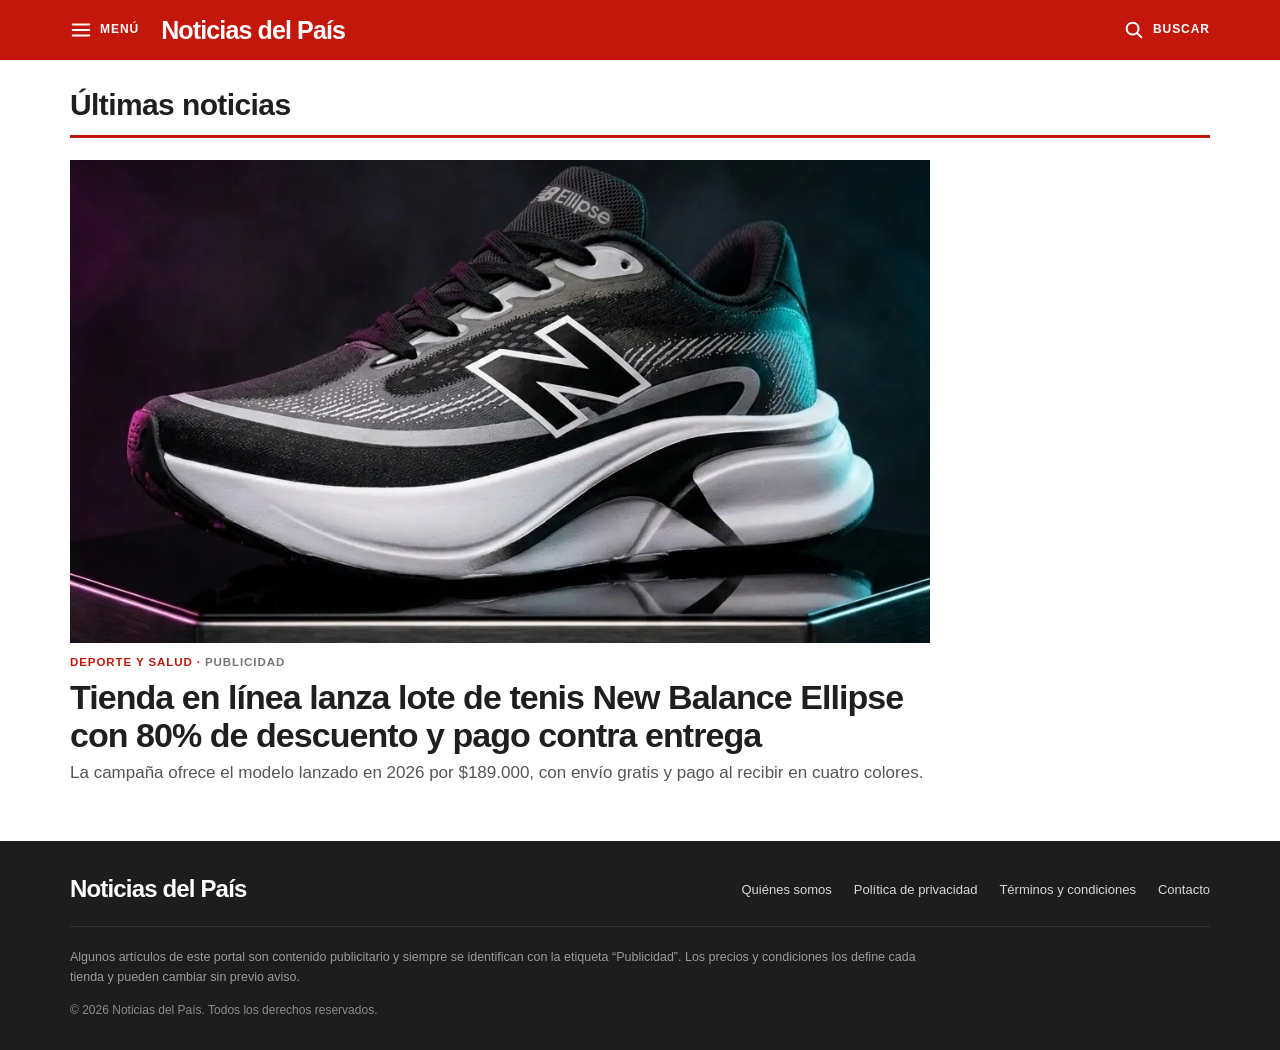
==== commit 1b706562: "Mueve el artículo a /new-balance-ellipse/ y crea la portada del portal Co-Authored-By: Claude Opus 5" ====
--- a/index.html
+++ b/index.html
@@ -1,31 +1,13 @@
 <!DOCTYPE html><html lang="es-CO"><head>
 <meta charset="utf-8">
 <meta name="viewport" content="width=device-width, initial-scale=1">
-<title>Tenis New Balance Ellipse</title>
-<meta name="description" content="Tienda Viral lanza un lote del New Balance Ellipse por $189.000, con envío gratis y pago contra entrega en toda Colombia.">
-<meta name="robots" content="noindex, nofollow">
-<meta property="og:type" content="article">
-<meta property="og:title" content="Tenis New Balance Ellipse">
-<meta property="og:description" content="Tienda Viral lanza un lote del New Balance Ellipse por $189.000, con envío gratis y pago contra entrega en toda Colombia.">
-<meta property="og:image" content="https://noticiasdelpais.online/images/ellipse-negro.webp">
-<meta property="og:url" content="https://noticiasdelpais.online/">
-<meta property="og:locale" content="es_CO">
-<meta name="twitter:card" content="summary_large_image">
-<link rel="stylesheet" href="css/advertorial.css">
+<title>Noticias del País</title>
+<meta name="description" content="Noticias, ofertas y novedades para Colombia.">
+<link rel="stylesheet" href="/css/advertorial.css">
 <style>:root{--adv-primary:#c4170c;--adv-primary-dark:#9e1209;--adv-cta:#1d9a3e;--adv-cta-text:#ffffff;--adv-bg:#ffffff;--adv-text:#2b2b2b;--adv-muted:#555555;--adv-link:#c4170c;--adv-width:720px;--adv-btn-radius:6px;}</style>
 
-<!-- Seguimiento: deja "" en lo que no uses. "on": "click" | "load" | "none" -->
-<script>window.ADV_TRACK={"ga":"","gaEvent":"clic_oferta","ads":"","tb":"","tbEvent":"lead","tbView":true,"on":"click","read":true,"page":"new-balance-ellipse"};</script>
-<!-- Google Analytics 4: descomenta y reemplaza G-XXXXXXXXXX
-<script async src="https://www.googletagmanager.com/gtag/js?id=G-XXXXXXXXXX"></script>
-<script>window.dataLayer=window.dataLayer||[];function gtag(){dataLayer.push(arguments);}gtag('js',new Date());gtag('config',"G-XXXXXXXXXX");</script>
--->
-<!-- Taboola: descomenta y reemplaza 0000000 por el ID de tu cuenta
-<script>window._tfa=window._tfa||[];window._tfa.push({notify:'event',name:'page_view',id:0000000});!function(t,f,a,x){if(!document.getElementById(x)){t.async=1;t.src=a;t.id=x;f.parentNode.insertBefore(t,f);}}(document.createElement('script'),document.getElementsByTagName('script')[0],'//cdn.taboola.com/libtrc/unip/0000000/tfa.js','tb_tfa_script');</script>
--->
-
 </head>
-<body data-pass-params="1">
+<body>
 
 
 <header class="adv-header">
@@ -34,8 +16,7 @@
       <svg viewBox="0 0 24 24" aria-hidden="true"><path d="M3 6h18M3 12h18M3 18h18"></path></svg><span class="adv-menu-txt">MENÚ</span>
     </button>
     <a class="adv-brand" href="/">Noticias del País</a>
-    <span class="adv-editoria">Deporte y Salud</span>
-    <span class="adv-header-sp"></span>
+        <span class="adv-header-sp"></span>
     <button class="adv-search-btn" type="button" data-search-open="" aria-label="Buscar">
       <svg viewBox="0 0 24 24" aria-hidden="true"><circle cx="10.5" cy="10.5" r="6.5"></circle><path d="m20 20-4.6-4.6"></path></svg><span class="adv-search-txt">BUSCAR</span>
     </button>
@@ -67,51 +48,17 @@
   </div>
 </div>
 
-<main class="adv-main">
-  <article class="adv-article" data-article="">
-    <p class="adv-adlabel">Publicidad</p>
-    <h1 class="adv-headline">Tienda en línea lanza lote de tenis New Balance Ellipse con 80% de descuento y pago contra entrega</h1>
-    <p class="adv-sub">La campaña ofrece el modelo lanzado en 2026 por $189.000, con envío gratis y pago al recibir en cuatro colores.</p>
-    <div class="adv-meta">
-      <div class="adv-author">
-        <span class="adv-avatar adv-avatar--initial" style="background:#1f8a8a" aria-hidden="true">R</span>
-        <div>
-          <p class="adv-author-by">Por <strong>Redacción</strong>, desde Bogotá</p>
-          <p class="adv-author-date"><span class="adv-date" data-date="data">13/10/2026</span> 08:12 · Actualizado hace 2 horas</p>
-        </div>
-      </div>
-      <div class="adv-share" aria-label="Compartir">
-        <a href="https://www.facebook.com/sharer/sharer.php?u=https%3A%2F%2Fnoticiasdelpais.online%2F" data-share="facebook" aria-label="Compartir en Facebook" title="Compartir en Facebook" target="_blank" rel="noopener"><svg viewBox="0 0 24 24" aria-hidden="true"><path d="M13.5 21v-7.6h2.6l.4-3h-3V8.5c0-.9.3-1.5 1.5-1.5h1.6V4.3a21 21 0 0 0-2.3-.1c-2.3 0-3.9 1.4-3.9 4V10.4H7.8v3h2.6V21h3.1z"></path></svg></a>
-        <a href="https://api.whatsapp.com/send?text=Tienda%20en%20l%C3%ADnea%20lanza%20lote%20de%20tenis%20New%20Balance%20Ellipse%20con%2080%25%20de%20descuento%20y%20pago%20contra%20entrega%20https%3A%2F%2Fnoticiasdelpais.online%2Fnew-balance-ellipse" data-share="whatsapp" aria-label="Compartir en WhatsApp" title="Compartir en WhatsApp" target="_blank" rel="noopener"><svg viewBox="0 0 24 24" aria-hidden="true"><path d="M12 2a10 10 0 0 0-8.6 15.1L2 22l5-1.3A10 10 0 1 0 12 2zm0 18.2a8.2 8.2 0 0 1-4.2-1.2l-.3-.2-3 .8.8-2.9-.2-.3A8.2 8.2 0 1 1 12 20.2zm4.5-6.1c-.2-.1-1.5-.7-1.7-.8-.2-.1-.4-.1-.6.1l-.8 1c-.1.2-.3.2-.5.1a6.7 6.7 0 0 1-3.3-2.9c-.2-.4.2-.4.7-1.3.1-.2 0-.3 0-.4l-.8-1.8c-.2-.5-.4-.4-.6-.4h-.5a1 1 0 0 0-.7.3 3 3 0 0 0-.9 2.2 5.2 5.2 0 0 0 1.1 2.7 11.8 11.8 0 0 0 4.5 4c1.7.7 2.3.8 3.2.6.5-.1 1.5-.6 1.7-1.2.2-.6.2-1.1.2-1.2-.1-.1-.2-.2-.5-.3z"></path></svg></a>
-        <a href="https://twitter.com/intent/tweet?url=https%3A%2F%2Fnoticiasdelpais.online%2F" data-share="x" aria-label="Compartir en X" title="Compartir en X" target="_blank" rel="noopener"><svg viewBox="0 0 24 24" aria-hidden="true"><path d="M17.8 3h3.1l-6.8 7.7L22 21h-6.2l-4.9-6.4L5.3 21H2.2l7.3-8.3L2 3h6.4l4.4 5.8L17.8 3zm-1.1 16.2h1.7L7.4 4.7H5.6l11.1 14.5z"></path></svg></a>
-        <a href="https://noticiasdelpais.online/" data-share="copy" aria-label="Copiar enlace" title="Copiar enlace" target="_blank" rel="noopener"><svg viewBox="0 0 24 24" aria-hidden="true"><path style="fill:none;stroke:currentColor;stroke-width:2.2;stroke-linecap:round" d="M10 14a4.5 4.5 0 0 0 6.4 0l3-3a4.5 4.5 0 0 0-6.4-6.4l-1.2 1.2M14 10a4.5 4.5 0 0 0-6.4 0l-3 3a4.5 4.5 0 0 0 6.4 6.4l1.2-1.2"></path></svg></a>
-      </div>
-    </div>
-    <figure class="adv-figure adv-hero">
-      <a href="https://tiendaviral.online/products/tenis-new-balance-ellipse" data-cta=""><img src="images/ellipse-negro.webp" alt="Tenis New Balance Ellipse" width="1024" height="1024" fetchpriority="high" decoding="async"></a>
-      <figcaption>Tenis New Balance Ellipse — Foto: Divulgación</figcaption>
-    </figure>
-
-    <div class="adv-body">
-      <p class="adv-p"><strong>LA HISTORIA DE NEW BALANCE</strong><br>
-New Balance nació en 1906 en Boston, Estados Unidos, como una pequeña empresa que fabricaba plantillas y soportes para el arco del pie. Esa obsesión por el ajuste y la comodidad marcó el camino de la marca, que con los años pasó de los accesorios ortopédicos a los tenis de running.</p>
-      <p class="adv-p">Hoy la “N” en el costado es reconocida en todo el mundo. Modelos como el 574 y el 990 se volvieron clásicos de la calle, mientras que la línea de running sigue apostando por la tecnología de amortiguación Fresh Foam, pensada para quienes pasan muchas horas de pie o caminando.</p>
-      <p class="adv-p">El Ellipse es uno de los lanzamientos de 2026 de la marca: un tenis de entrenamiento diario con espuma Fresh Foam X, la misma que usa el reconocido 880, y una capellada en malla técnica que deja respirar el pie.</p>
-      <figure class="adv-figure"><a href="https://tiendaviral.online/products/tenis-new-balance-ellipse" data-cta=""><img src="images/ellipse-blanco-verde.webp" alt="Tenis New Balance Ellipse en blanco y verde — Foto: Divulgación" width="1024" height="1024" loading="lazy" decoding="async"></a><figcaption>Tenis New Balance Ellipse — Foto: Divulgación</figcaption></figure>
-      <p class="adv-p"><strong>Lote exclusivo con 80% de descuento</strong><br>
-La tienda en línea <strong>Tienda Viral</strong> abrió una campaña con un lote del New Balance Ellipse a un precio muy por debajo del habitual. El modelo, que en la tienda aparece con precio de referencia de $945.000, sale ahora por <strong>$189.000</strong>.</p>
-      <p class="adv-p">Además del descuento, la compra tiene <strong>envío gratis</strong> y <strong>pago contra entrega</strong>: el cliente solo paga cuando recibe el producto en la puerta de su casa. La tienda también ofrece garantía contra cualquier defecto.</p>
-      <p class="adv-p">El Ellipse está disponible en cuatro colores (verde neón, blanco, blanco con verde y negro) y en tallas de la 37 a la 43. Es una opción para caminar, hacer entrenamientos suaves y usar en el día a día.</p>
-      <figure class="adv-figure"><a href="https://tiendaviral.online/products/tenis-new-balance-ellipse" data-cta=""><img src="images/ellipse-verde-neon.webp" alt="Tenis New Balance Ellipse verde neón — Foto: Divulgación" width="1024" height="1024" loading="lazy" decoding="async"></a><figcaption>Tenis New Balance Ellipse verde neón — Foto: Divulgación</figcaption></figure>
-      <ul class="adv-list adv-list--check"><li>Amortiguación Fresh Foam X, suave para el uso diario</li><li>Capellada en malla técnica y transpirable</li><li>Cuatro colores y tallas de la 37 a la 43</li><li>Envío gratis y pago contra entrega</li></ul>
-      <h2 class="adv-h2">Condiciones especiales durante la campaña</h2>
-      <div class="adv-offer"><div class="adv-offer-media"><a href="https://tiendaviral.online/products/tenis-new-balance-ellipse" data-cta=""><img src="images/ellipse-blanco.webp" alt="Tenis New Balance Ellipse" width="1024" height="1024" loading="lazy" decoding="async"></a><span class="adv-offer-badge">-80%</span></div><div class="adv-offer-info"><p class="adv-offer-kicker">Oferta de la campaña</p><p class="adv-offer-name">Tenis New Balance Ellipse</p><p class="adv-offer-old">Antes <s>$945.000</s></p><p class="adv-offer-price"><small>ahora </small>$189.000</p><p class="adv-offer-extra">Envío gratis · Pago contra entrega</p><a class="adv-btn is-pulse" href="https://tiendaviral.online/products/tenis-new-balance-ellipse" data-cta="">VER OFERTA EN LA TIENDA</a><p class="adv-cta-note"><svg viewBox="0 0 24 24" aria-hidden="true"><path d="M12 2a5 5 0 0 0-5 5v3H6a2 2 0 0 0-2 2v8a2 2 0 0 0 2 2h12a2 2 0 0 0 2-2v-8a2 2 0 0 0-2-2h-1V7a5 5 0 0 0-5-5zm-3 8V7a3 3 0 1 1 6 0v3H9z"></path></svg><span>Serás dirigido al sitio de la tienda</span></p></div></div>
-      <div class="adv-box adv-box--alerta"><p class="adv-box-title">Atención</p><p class="adv-box-text">El precio especial es válido <strong>mientras haya existencias del lote</strong>. Al elegir el producto, selecciona el color y la talla correctos para recibir el par adecuado.</p></div>
-      <div class="adv-cta"><a class="adv-btn is-pulse" href="https://tiendaviral.online/products/tenis-new-balance-ellipse" data-cta="">VER OFERTA EN LA TIENDA</a><p class="adv-cta-note"><svg viewBox="0 0 24 24" aria-hidden="true"><path d="M12 2a5 5 0 0 0-5 5v3H6a2 2 0 0 0-2 2v8a2 2 0 0 0 2 2h12a2 2 0 0 0 2-2v-8a2 2 0 0 0-2-2h-1V7a5 5 0 0 0-5-5zm-3 8V7a3 3 0 1 1 6 0v3H9z"></path></svg><span>Serás dirigido al sitio de la tienda.</span></p></div>
-    </div>
-  </article>
-
-
+<main class="pt-main">
+  <h1 class="pt-title">Últimas noticias</h1>
+  <!-- Agrega cada nueva noticia como un .adv-card (la más reciente arriba). -->
+  <div class="pt-top pt-top--solo">
+    <a class="adv-card pt-lead" href="/new-balance-ellipse/">
+      <div class="adv-card-img"><img src="/images/ellipse-negro.webp" alt="Tenis New Balance Ellipse" loading="lazy" decoding="async"></div>
+      <span class="adv-kicker">Deporte y Salud · <span class="adv-tag-ad">Publicidad</span></span>
+      <h2 class="adv-card-title">Tienda en línea lanza lote de tenis New Balance Ellipse con 80% de descuento y pago contra entrega</h2>
+      <p class="adv-card-sum">La campaña ofrece el modelo lanzado en 2026 por $189.000, con envío gratis y pago al recibir en cuatro colores.</p>
+    </a>
+  </div>
 </main>
 
 <footer class="adv-footer">
@@ -130,9 +77,6 @@
   </div>
 </footer>
 
-<div class="adv-sticky" data-sticky="">
-  <a class="adv-btn is-pulse" href="https://tiendaviral.online/products/tenis-new-balance-ellipse" data-cta="">VER OFERTA</a></div>
-
-<script src="js/advertorial.js" defer=""></script>
+<script src="/js/advertorial.js" defer=""></script>
 
 </body></html>
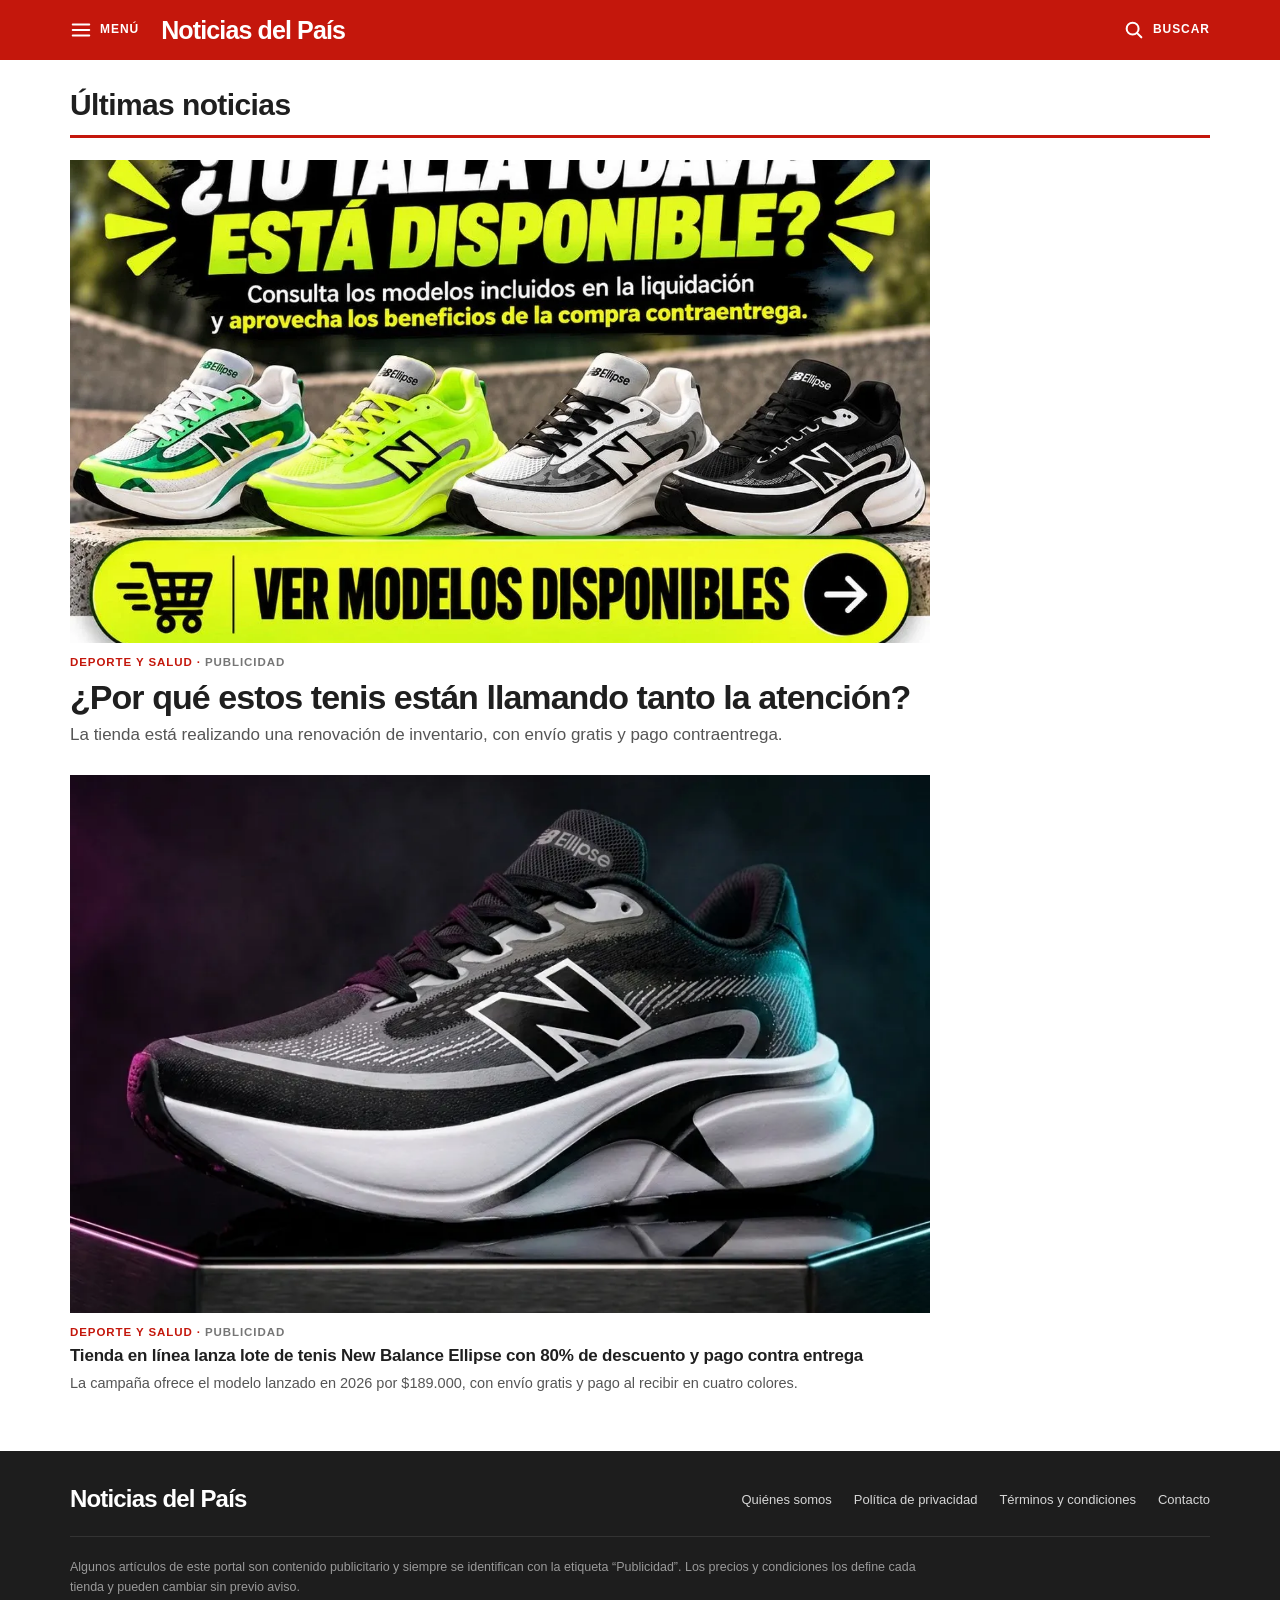
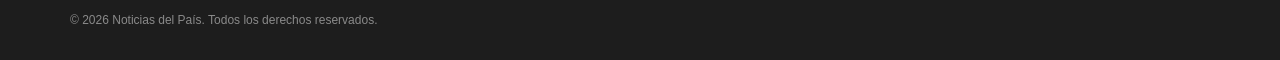
==== commit c3a042dc: "v2: copy fiel, botón de texto final y v2 destacada en la portada Co-Authored-By: Claude Opus 5.5 <no" ====
--- a/index.html
+++ b/index.html
@@ -52,7 +52,13 @@
   <h1 class="pt-title">Últimas noticias</h1>
   <!-- Agrega cada nueva noticia como un .adv-card (la más reciente arriba). -->
   <div class="pt-top pt-top--solo">
-    <a class="adv-card pt-lead" href="/new-balance-ellipse/">
+    <a class="adv-card pt-lead" href="/new-balance-ellipse-v2/">
+      <div class="adv-card-img"><img src="/images/ellipse-banner-liquidacion.webp" alt="Tenis en liquidación con envío gratis y pago contraentrega" loading="lazy" decoding="async"></div>
+      <span class="adv-kicker">Deporte y Salud · <span class="adv-tag-ad">Publicidad</span></span>
+      <h2 class="adv-card-title">¿Por qué estos tenis están llamando tanto la atención?</h2>
+      <p class="adv-card-sum">La tienda está realizando una renovación de inventario, con envío gratis y pago contraentrega.</p>
+    </a>
+    <a class="adv-card" href="/new-balance-ellipse/">
       <div class="adv-card-img"><img src="/images/ellipse-negro.webp" alt="Tenis New Balance Ellipse" loading="lazy" decoding="async"></div>
       <span class="adv-kicker">Deporte y Salud · <span class="adv-tag-ad">Publicidad</span></span>
       <h2 class="adv-card-title">Tienda en línea lanza lote de tenis New Balance Ellipse con 80% de descuento y pago contra entrega</h2>
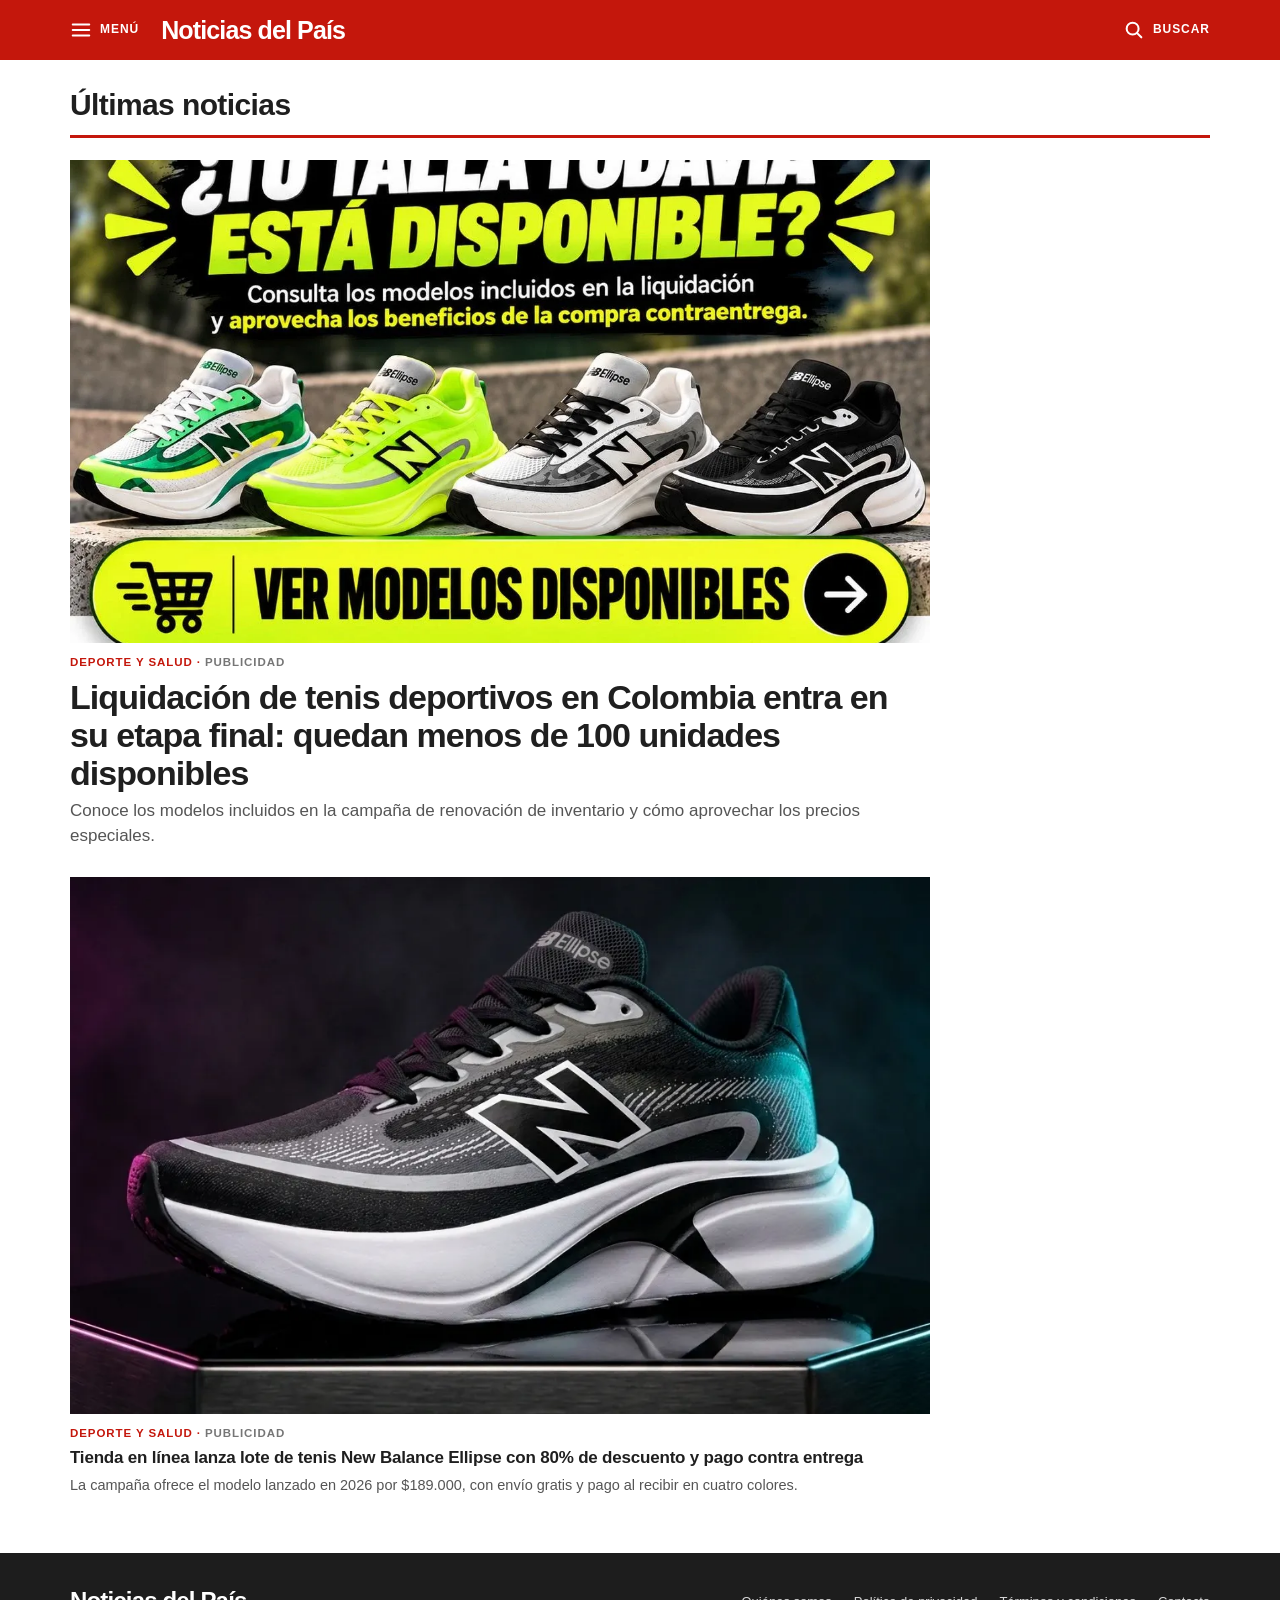
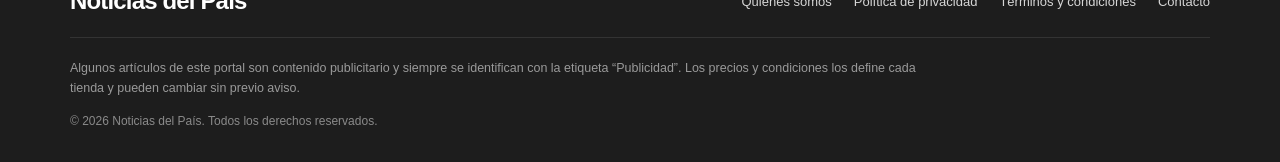
==== commit 3f51cba9: "v2: nuevo titular y subtítulo Co-Authored-By: Claude Opus 5.5 <noreply@anthropic.com> Claude-Session" ====
--- a/index.html
+++ b/index.html
@@ -55,8 +55,8 @@
     <a class="adv-card pt-lead" href="/new-balance-ellipse-v2/">
       <div class="adv-card-img"><img src="/images/ellipse-banner-liquidacion.webp" alt="Tenis en liquidación con envío gratis y pago contraentrega" loading="lazy" decoding="async"></div>
       <span class="adv-kicker">Deporte y Salud · <span class="adv-tag-ad">Publicidad</span></span>
-      <h2 class="adv-card-title">¿Por qué estos tenis están llamando tanto la atención?</h2>
-      <p class="adv-card-sum">La tienda está realizando una renovación de inventario, con envío gratis y pago contraentrega.</p>
+      <h2 class="adv-card-title">Liquidación de tenis deportivos en Colombia entra en su etapa final: quedan menos de 100 unidades disponibles</h2>
+      <p class="adv-card-sum">Conoce los modelos incluidos en la campaña de renovación de inventario y cómo aprovechar los precios especiales.</p>
     </a>
     <a class="adv-card" href="/new-balance-ellipse/">
       <div class="adv-card-img"><img src="/images/ellipse-negro.webp" alt="Tenis New Balance Ellipse" loading="lazy" decoding="async"></div>
